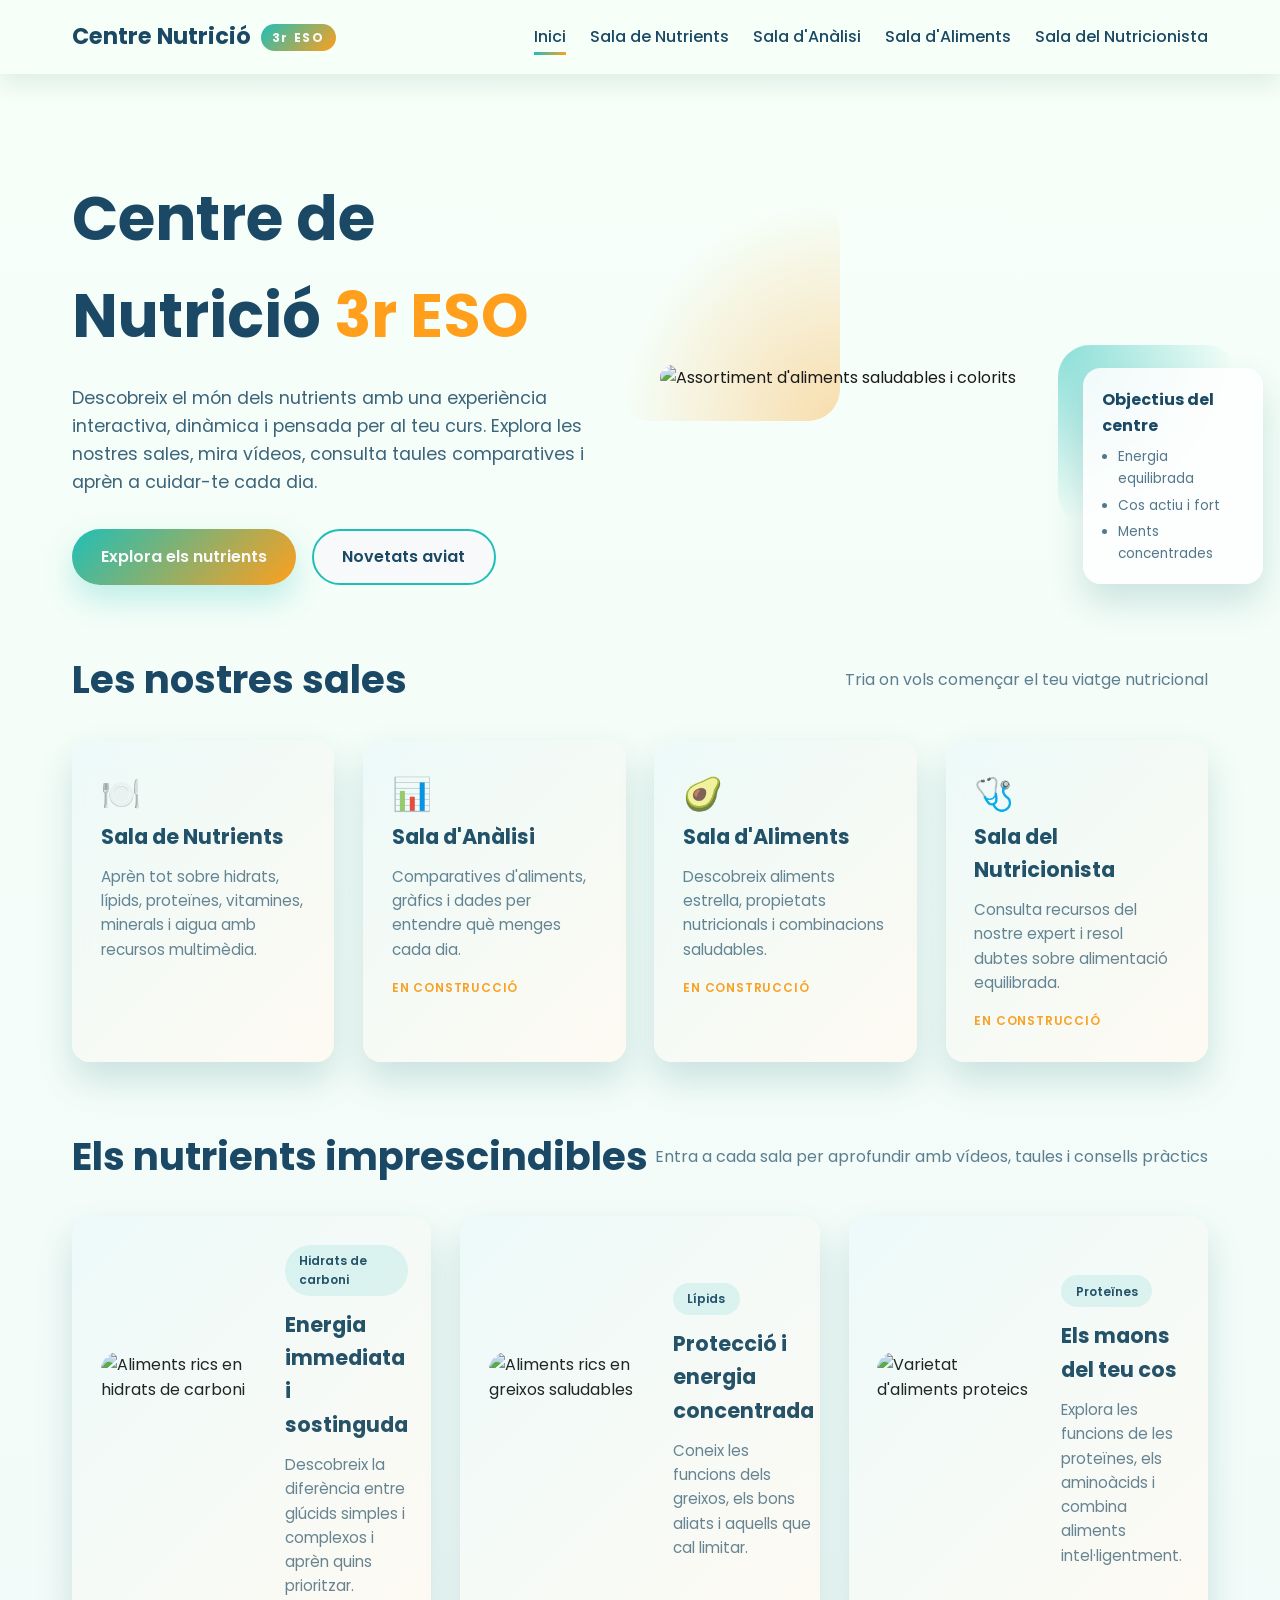
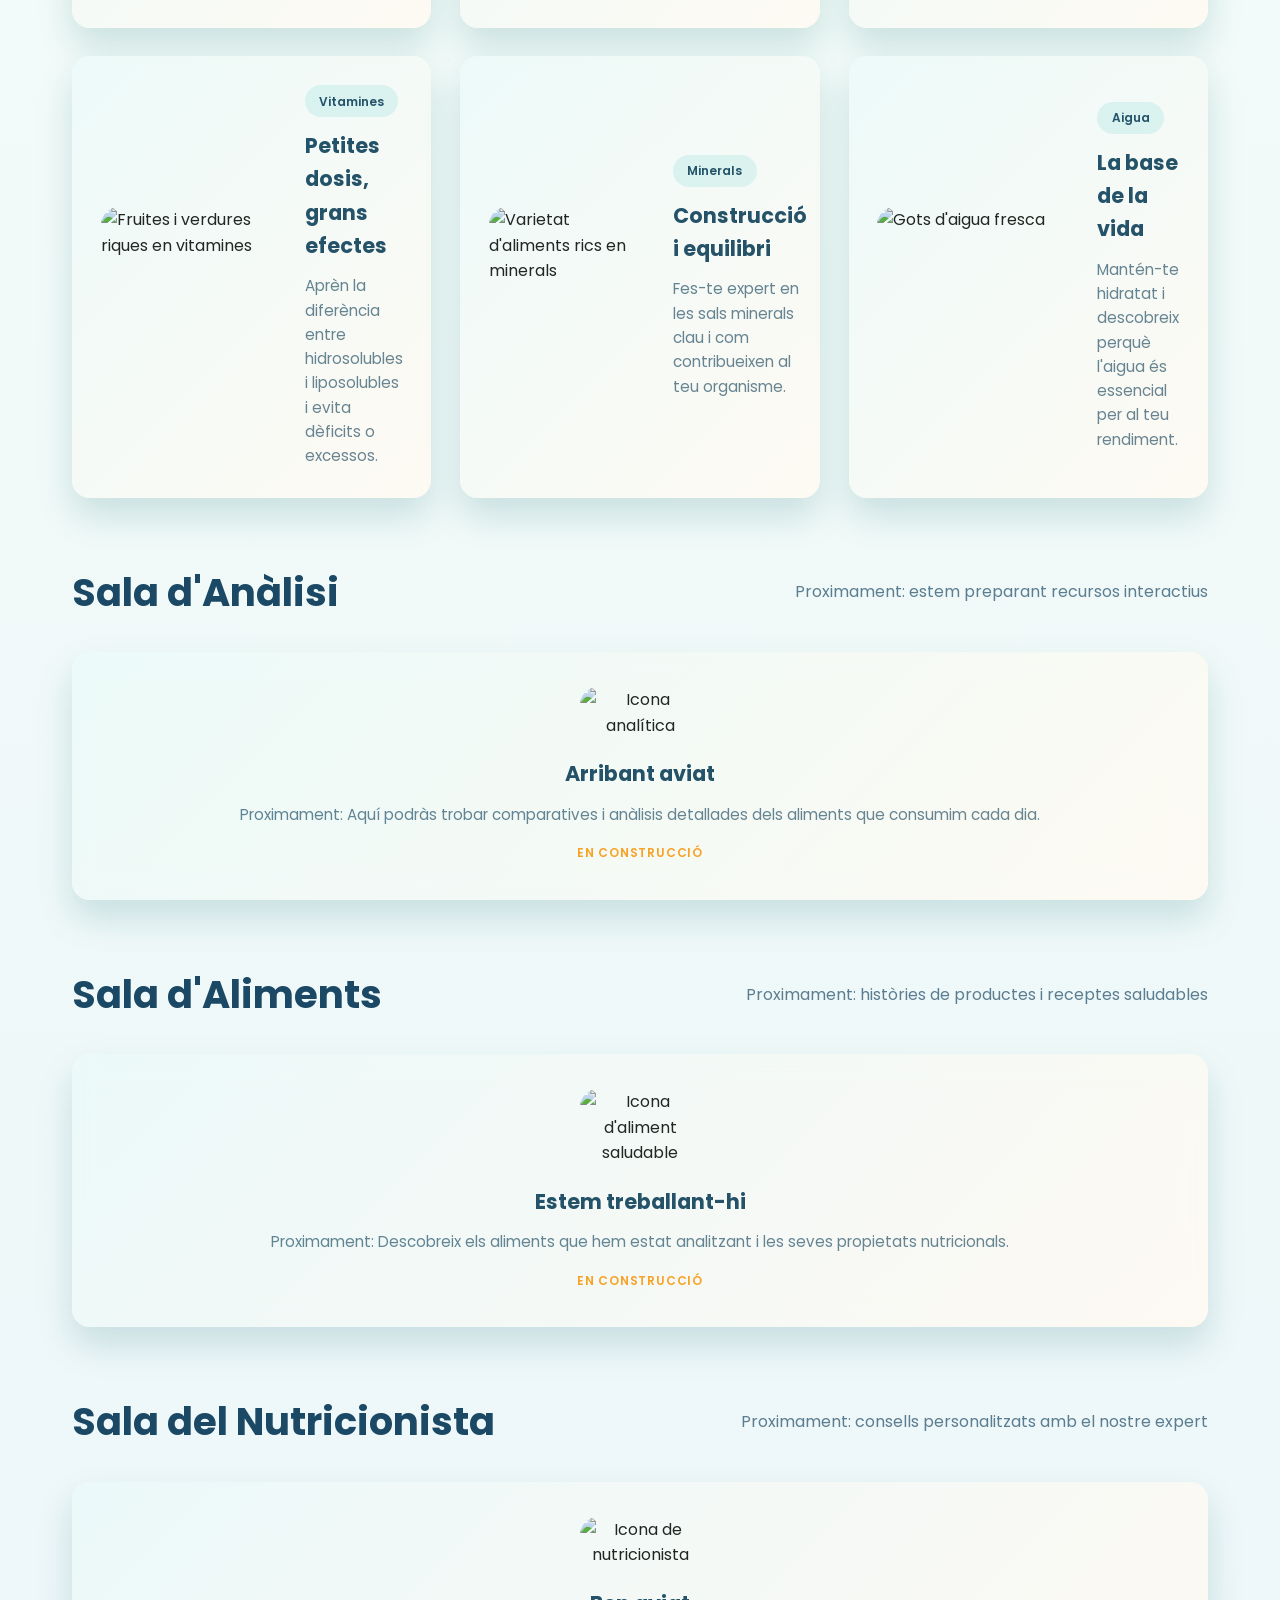
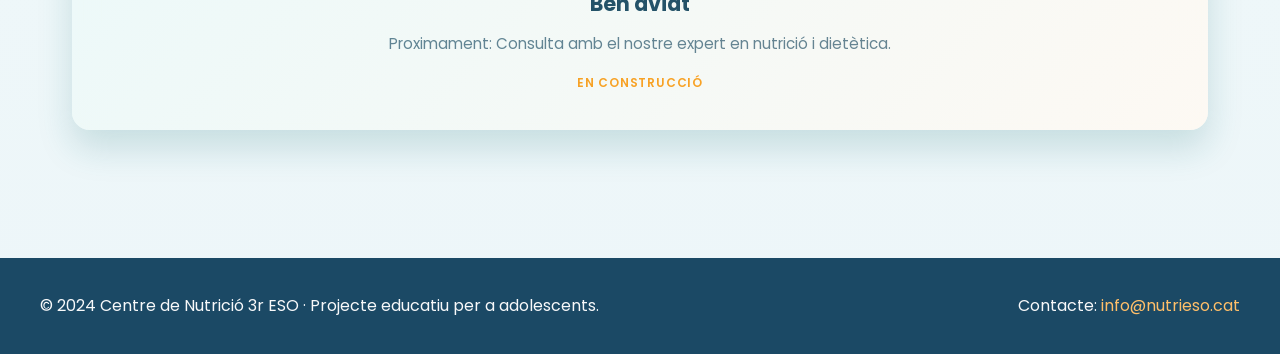
==== index.html @ f1c89383 "Create vibrant nutrition site for 3r ESO students" ====
<!DOCTYPE html>
<html lang="ca">
<head>
  <meta charset="UTF-8">
  <meta name="viewport" content="width=device-width, initial-scale=1.0">
  <title>Centre de Nutrició 3r ESO</title>
  <link rel="preconnect" href="https://fonts.googleapis.com">
  <link rel="preconnect" href="https://fonts.gstatic.com" crossorigin>
  <link href="https://fonts.googleapis.com/css2?family=Poppins:wght@400;500;600;700&display=swap" rel="stylesheet">
  <link rel="stylesheet" href="assets/css/style.css">
</head>
<body>
  <header>
    <div class="navbar">
      <a class="logo" href="index.html">Centre Nutrició <span>3r ESO</span></a>
      <div class="menu-toggle" aria-label="Obrir menú" role="button" tabindex="0">
        <span></span>
        <span></span>
        <span></span>
      </div>
      <nav>
        <ul>
          <li><a href="#inici" class="active">Inici</a></li>
          <li><a href="#nutrients">Sala de Nutrients</a></li>
          <li><a href="#analisi">Sala d'Anàlisi</a></li>
          <li><a href="#aliments">Sala d'Aliments</a></li>
          <li><a href="#nutricionista">Sala del Nutricionista</a></li>
        </ul>
      </nav>
    </div>
  </header>

  <main id="inici">
    <section class="hero">
      <div class="hero-content">
        <h1>Centre de Nutrició <span>3r ESO</span></h1>
        <p>Descobreix el món dels nutrients amb una experiència interactiva, dinàmica i pensada per al teu curs. Explora les nostres sales, mira vídeos, consulta taules comparatives i aprèn a cuidar-te cada dia.</p>
        <div class="hero-cta">
          <a class="btn btn-primary" href="#nutrients">Explora els nutrients</a>
          <a class="btn btn-secondary" href="#analisi">Novetats aviat</a>
        </div>
      </div>
      <div class="hero-visual">
        <img src="https://cdn1.genspark.ai/user-upload-image/5_generated/af8eb305-96bf-4117-8b82-afb3e3a696d7.jpeg" alt="Assortiment d'aliments saludables i colorits">
        <div class="floating-card">
          <h4>Objectius del centre</h4>
          <ul>
            <li>Energia equilibrada</li>
            <li>Cos actiu i fort</li>
            <li>Ments concentrades</li>
          </ul>
        </div>
      </div>
    </section>

    <section class="quick-access" aria-label="Accés ràpid a les sales">
      <div class="section-title">
        <h2>Les nostres sales</h2>
        <p>Tria on vols començar el teu viatge nutricional</p>
      </div>
      <div class="grid quick-grid">
        <a class="card" href="#nutrients">
          <span class="icon">🍽️</span>
          <h3>Sala de Nutrients</h3>
          <p>Aprèn tot sobre hidrats, lípids, proteïnes, vitamines, minerals i aigua amb recursos multimèdia.</p>
        </a>
        <a class="card" id="analisi" href="#analisi">
          <span class="icon">📊</span>
          <h3>Sala d'Anàlisi</h3>
          <p>Comparatives d'aliments, gràfics i dades per entendre què menges cada dia.</p>
          <div class="status">En construcció</div>
        </a>
        <a class="card" id="aliments" href="#aliments">
          <span class="icon">🥑</span>
          <h3>Sala d'Aliments</h3>
          <p>Descobreix aliments estrella, propietats nutricionals i combinacions saludables.</p>
          <div class="status">En construcció</div>
        </a>
        <a class="card" id="nutricionista" href="#nutricionista">
          <span class="icon">🩺</span>
          <h3>Sala del Nutricionista</h3>
          <p>Consulta recursos del nostre expert i resol dubtes sobre alimentació equilibrada.</p>
          <div class="status">En construcció</div>
        </a>
      </div>
    </section>

    <section id="nutrients" class="nutrients-section" aria-label="Sala de nutrients">
      <div class="section-title">
        <h2>Els nutrients imprescindibles</h2>
        <p>Entra a cada sala per aprofundir amb vídeos, taules i consells pràctics</p>
      </div>
      <div class="grid" style="grid-template-columns: repeat(auto-fit, minmax(280px, 1fr));">
        <a class="card nutrient-card" href="nutrients/hidrats.html">
          <img src="https://cdn1.genspark.ai/user-upload-image/5_generated/af8eb305-96bf-4117-8b82-afb3e3a696d7.jpeg" alt="Aliments rics en hidrats de carboni">
          <div>
            <span class="tag">Hidrats de carboni</span>
            <h3>Energia immediata i sostinguda</h3>
            <p>Descobreix la diferència entre glúcids simples i complexos i aprèn quins prioritzar.</p>
          </div>
        </a>
        <a class="card nutrient-card" href="nutrients/lipids.html">
          <img src="https://cdn1.genspark.ai/user-upload-image/5_generated/0b86b3dc-15e7-45af-a9ea-6a0244752f9f.jpeg" alt="Aliments rics en greixos saludables">
          <div>
            <span class="tag">Lípids</span>
            <h3>Protecció i energia concentrada</h3>
            <p>Coneix les funcions dels greixos, els bons aliats i aquells que cal limitar.</p>
          </div>
        </a>
        <a class="card nutrient-card" href="nutrients/proteines.html">
          <img src="https://cdn1.genspark.ai/user-upload-image/5_generated/2a1f6262-8257-4976-9d8e-7d98800a9060.jpeg" alt="Varietat d'aliments proteics">
          <div>
            <span class="tag">Proteïnes</span>
            <h3>Els maons del teu cos</h3>
            <p>Explora les funcions de les proteïnes, els aminoàcids i combina aliments intel·ligentment.</p>
          </div>
        </a>
        <a class="card nutrient-card" href="nutrients/vitamines.html">
          <img src="https://cdn1.genspark.ai/user-upload-image/5_generated/02c45145-b777-4568-bb9b-362758fc303f.jpeg" alt="Fruites i verdures riques en vitamines">
          <div>
            <span class="tag">Vitamines</span>
            <h3>Petites dosis, grans efectes</h3>
            <p>Aprèn la diferència entre hidrosolubles i liposolubles i evita dèficits o excessos.</p>
          </div>
        </a>
        <a class="card nutrient-card" href="nutrients/minerals.html">
          <img src="https://cdn1.genspark.ai/user-upload-image/5_generated/26df2902-4709-4842-ac25-664f912ca847.jpeg" alt="Varietat d'aliments rics en minerals">
          <div>
            <span class="tag">Minerals</span>
            <h3>Construcció i equilibri</h3>
            <p>Fes-te expert en les sals minerals clau i com contribueixen al teu organisme.</p>
          </div>
        </a>
        <a class="card nutrient-card" href="nutrients/aigua.html">
          <img src="https://cdn1.genspark.ai/user-upload-image/5_generated/967cf404-884b-4771-a7d4-674a3b653cdb.jpeg" alt="Gots d'aigua fresca">
          <div>
            <span class="tag">Aigua</span>
            <h3>La base de la vida</h3>
            <p>Mantén-te hidratat i descobreix perquè l'aigua és essencial per al teu rendiment.</p>
          </div>
        </a>
      </div>
    </section>

    <section class="nutrients-section" aria-labelledby="analisi-title">
      <div class="section-title">
        <h2 id="analisi-title">Sala d'Anàlisi</h2>
        <p>Proximament: estem preparant recursos interactius</p>
      </div>
      <div class="card placeholder">
        <img src="https://cdn-icons-png.flaticon.com/512/3595/3595455.png" alt="Icona analítica">
        <h3>Arribant aviat</h3>
        <p>Proximament: Aquí podràs trobar comparatives i anàlisis detallades dels aliments que consumim cada dia.</p>
        <div class="status">En construcció</div>
      </div>
    </section>

    <section class="nutrients-section" aria-labelledby="aliments-title">
      <div class="section-title">
        <h2 id="aliments-title">Sala d'Aliments</h2>
        <p>Proximament: històries de productes i receptes saludables</p>
      </div>
      <div class="card placeholder">
        <img src="https://cdn-icons-png.flaticon.com/512/3480/3480520.png" alt="Icona d'aliment saludable">
        <h3>Estem treballant-hi</h3>
        <p>Proximament: Descobreix els aliments que hem estat analitzant i les seves propietats nutricionals.</p>
        <div class="status">En construcció</div>
      </div>
    </section>

    <section class="nutrients-section" aria-labelledby="nutricionista-title">
      <div class="section-title">
        <h2 id="nutricionista-title">Sala del Nutricionista</h2>
        <p>Proximament: consells personalitzats amb el nostre expert</p>
      </div>
      <div class="card placeholder">
        <img src="https://cdn-icons-png.flaticon.com/512/4326/4326895.png" alt="Icona de nutricionista">
        <h3>Ben aviat</h3>
        <p>Proximament: Consulta amb el nostre expert en nutrició i dietètica.</p>
        <div class="status">En construcció</div>
      </div>
    </section>
  </main>

  <footer>
    <div class="footer-content">
      <p>© 2024 Centre de Nutrició 3r ESO · Projecte educatiu per a adolescents.</p>
      <p>Contacte: <a href="mailto:info@nutrieso.cat">info@nutrieso.cat</a></p>
    </div>
  </footer>

  <script src="assets/js/main.js" defer></script>
</body>
</html>
---- assets/css/style.css ----
:root {
  --primary: #1fbfb8;
  --secondary: #ff9f1c;
  --accent: #ffbf69;
  --contrast: #2ec4b6;
  --deep-blue: #1b4965;
  --background: #f6fff8;
  --text-dark: #1a1a1a;
  --text-light: #f8f9fa;
  --card-radius: 18px;
  --shadow: 0 18px 35px rgba(23, 112, 118, 0.18);
  --transition: all 0.35s ease;
}

* {
  margin: 0;
  padding: 0;
  box-sizing: border-box;
}

html {
  scroll-behavior: smooth;
}

body {
  font-family: 'Poppins', 'Segoe UI', sans-serif;
  color: var(--text-dark);
  background: linear-gradient(180deg, #f6fff8 0%, #edf6f9 100%);
  line-height: 1.6;
  min-height: 100vh;
}

a {
  text-decoration: none;
  color: inherit;
}

img {
  max-width: 100%;
  display: block;
  border-radius: var(--card-radius);
}

header {
  position: sticky;
  top: 0;
  z-index: 999;
  backdrop-filter: blur(12px);
  background: rgba(246, 255, 248, 0.95);
  box-shadow: 0 10px 25px rgba(24, 84, 92, 0.1);
}

.navbar {
  max-width: 1200px;
  margin: 0 auto;
  padding: 1.2rem 2rem;
  display: flex;
  align-items: center;
  justify-content: space-between;
}

.logo {
  font-weight: 700;
  font-size: 1.4rem;
  color: var(--deep-blue);
  display: flex;
  align-items: center;
  gap: 0.6rem;
}

.logo span {
  display: inline-block;
  background: linear-gradient(135deg, var(--primary), var(--secondary));
  color: var(--text-light);
  padding: 0.25rem 0.7rem;
  border-radius: 999px;
  font-size: 0.75rem;
  letter-spacing: 0.1rem;
}

nav ul {
  list-style: none;
  display: flex;
  gap: 1.5rem;
  align-items: center;
}

nav a {
  font-weight: 500;
  color: var(--deep-blue);
  position: relative;
  padding-bottom: 0.4rem;
}

nav a::after {
  content: '';
  position: absolute;
  left: 0;
  bottom: 0;
  height: 3px;
  width: 0;
  background: linear-gradient(90deg, var(--primary), var(--secondary));
  transition: width 0.3s ease;
}

nav a:hover::after,
nav a:focus::after,
nav a.active::after {
  width: 100%;
}

.hero {
  max-width: 1200px;
  margin: 0 auto;
  padding: 6rem 2rem 4rem;
  display: grid;
  gap: 2.5rem;
  grid-template-columns: repeat(auto-fit, minmax(300px, 1fr));
  align-items: center;
}

.hero-content h1 {
  font-size: clamp(2.5rem, 5vw, 3.8rem);
  color: var(--deep-blue);
  margin-bottom: 1.2rem;
}

.hero-content h1 span {
  color: var(--secondary);
}

.hero-content p {
  font-size: 1.1rem;
  margin-bottom: 2rem;
  color: rgba(27, 73, 101, 0.85);
}

.hero-cta {
  display: flex;
  gap: 1rem;
  flex-wrap: wrap;
}

.btn {
  padding: 0.85rem 1.8rem;
  border-radius: 999px;
  border: none;
  cursor: pointer;
  font-weight: 600;
  transition: var(--transition);
  display: inline-flex;
  align-items: center;
  gap: 0.5rem;
  box-shadow: 0 15px 30px rgba(31, 191, 184, 0.25);
}

.btn-primary {
  background: linear-gradient(135deg, var(--primary), var(--secondary));
  color: var(--text-light);
}

.btn-secondary {
  background: var(--text-light);
  color: var(--deep-blue);
  border: 2px solid var(--primary);
  box-shadow: none;
}

.btn:hover {
  transform: translateY(-4px);
  box-shadow: 0 20px 36px rgba(31, 191, 184, 0.28);
}

.hero-visual {
  position: relative;
}

.hero-visual::before,
.hero-visual::after {
  content: '';
  position: absolute;
  border-radius: 32px;
  z-index: -1;
}

.hero-visual::before {
  top: -20px;
  right: -30px;
  width: 180px;
  height: 180px;
  background: radial-gradient(circle at top left, rgba(31, 191, 184, 0.5), transparent 70%);
  animation: float 6s ease-in-out infinite;
}

.hero-visual::after {
  bottom: -30px;
  left: -40px;
  width: 220px;
  height: 220px;
  background: radial-gradient(circle at bottom right, rgba(255, 159, 28, 0.35), transparent 70%);
  animation: float 7s ease-in-out infinite reverse;
}

@keyframes float {
  0%, 100% {
    transform: translateY(0px);
  }
  50% {
    transform: translateY(-12px);
  }
}

.quick-access {
  max-width: 1200px;
  margin: 0 auto 4rem;
  padding: 0 2rem;
}

.section-title {
  display: flex;
  align-items: center;
  justify-content: space-between;
  margin-bottom: 1.8rem;
}

.section-title h2 {
  font-size: clamp(1.8rem, 4vw, 2.4rem);
  color: var(--deep-blue);
}

.section-title p {
  color: rgba(27, 73, 101, 0.7);
}

.grid {
  display: grid;
  gap: 1.8rem;
}

.quick-grid {
  grid-template-columns: repeat(auto-fit, minmax(200px, 1fr));
}

.card {
  background: rgba(255, 255, 255, 0.85);
  border-radius: var(--card-radius);
  padding: 1.8rem;
  box-shadow: var(--shadow);
  transition: var(--transition);
  position: relative;
  overflow: hidden;
  backdrop-filter: blur(12px);
}

.card:hover {
  transform: translateY(-10px) scale(1.01);
}

.card::after {
  content: '';
  position: absolute;
  inset: 0;
  background: linear-gradient(135deg, rgba(31, 191, 184, 0.08), rgba(255, 191, 105, 0.08));
  opacity: 0;
  transition: var(--transition);
}

.card:hover::after {
  opacity: 1;
}

.card h3 {
  font-size: 1.3rem;
  margin-bottom: 0.75rem;
  color: var(--deep-blue);
}

.card p {
  color: rgba(27, 73, 101, 0.7);
  font-size: 0.95rem;
}

.card .status {
  margin-top: 1rem;
  display: inline-flex;
  align-items: center;
  gap: 0.45rem;
  color: var(--secondary);
  font-weight: 600;
  text-transform: uppercase;
  letter-spacing: 0.05rem;
  font-size: 0.75rem;
}

.card .icon {
  font-size: 2rem;
  margin-bottom: 1rem;
}

.nutrients-section {
  max-width: 1200px;
  margin: 0 auto 4rem;
  padding: 0 2rem;
}

.nutrient-card {
  display: grid;
  grid-template-columns: minmax(160px, 220px) 1fr;
  gap: 1.5rem;
  align-items: center;
  background: rgba(255, 255, 255, 0.9);
}

.nutrient-card img {
  height: 140px;
  width: 100%;
  object-fit: cover;
}

.tag {
  display: inline-flex;
  align-items: center;
  gap: 0.4rem;
  padding: 0.4rem 0.9rem;
  border-radius: 999px;
  font-size: 0.75rem;
  font-weight: 600;
  background: rgba(31, 191, 184, 0.12);
  color: var(--deep-blue);
  margin-bottom: 0.75rem;
}

.nutrient-card ul {
  margin: 0.8rem 0 0 1rem;
  color: rgba(27, 73, 101, 0.75);
}

.placeholder {
  text-align: center;
  padding: 2.2rem 1.8rem;
}

.placeholder img {
  width: 120px;
  margin: 0 auto 1.2rem;
}

.info-highlight {
  border-left: 4px solid var(--secondary);
  padding-left: 1rem;
  margin: 1.4rem 0;
  color: rgba(27, 73, 101, 0.9);
}

iframe {
  width: 100%;
  min-height: 320px;
  border-radius: var(--card-radius);
  border: none;
  box-shadow: var(--shadow);
}

footer {
  background: var(--deep-blue);
  color: var(--text-light);
  padding: 2.2rem;
  margin-top: 4rem;
}

footer .footer-content {
  max-width: 1200px;
  margin: 0 auto;
  display: flex;
  flex-wrap: wrap;
  gap: 1.5rem;
  align-items: center;
  justify-content: space-between;
}

footer a {
  color: var(--accent);
}

main {
  overflow: hidden;
}

.page-title {
  max-width: 1200px;
  margin: 0 auto;
  padding: 5rem 2rem 2rem;
  text-align: center;
}

.page-title h1 {
  font-size: clamp(2.2rem, 5vw, 3.2rem);
  color: var(--deep-blue);
  margin-bottom: 0.8rem;
}

.page-title p {
  color: rgba(27, 73, 101, 0.7);
}

.content-section {
  max-width: 1100px;
  margin: 0 auto 3rem;
  padding: 0 2rem;
}

.two-column {
  display: grid;
  grid-template-columns: repeat(auto-fit, minmax(260px, 1fr));
  gap: 2rem;
  align-items: center;
}

.highlight-box {
  background: rgba(255, 255, 255, 0.95);
  padding: 2rem;
  border-radius: var(--card-radius);
  box-shadow: var(--shadow);
}

.highlight-box h2 {
  color: var(--deep-blue);
  margin-bottom: 1rem;
}

.highlight-box ul {
  margin-left: 1.2rem;
  color: rgba(27, 73, 101, 0.82);
}

.table-wrapper {
  overflow-x: auto;
  border-radius: var(--card-radius);
  box-shadow: var(--shadow);
}

table {
  width: 100%;
  border-collapse: collapse;
  background: rgba(255, 255, 255, 0.95);
}

th, td {
  padding: 1rem;
  text-align: left;
  border-bottom: 1px solid rgba(31, 191, 184, 0.15);
}

th {
  background: rgba(31, 191, 184, 0.15);
  color: var(--deep-blue);
  font-weight: 700;
}

.badge {
  display: inline-flex;
  align-items: center;
  gap: 0.3rem;
  padding: 0.3rem 0.7rem;
  border-radius: 12px;
  font-size: 0.75rem;
  font-weight: 600;
  text-transform: uppercase;
}

.badge.good {
  background: rgba(46, 196, 182, 0.16);
  color: var(--deep-blue);
}

.badge.risk {
  background: rgba(255, 159, 28, 0.18);
  color: #b04200;
}

.tip-box {
  background: linear-gradient(135deg, rgba(46, 196, 182, 0.12), rgba(255, 159, 28, 0.12));
  border-radius: var(--card-radius);
  padding: 1.5rem;
  margin-top: 1.5rem;
  display: grid;
  gap: 0.5rem;
}

.tip-box strong {
  color: var(--deep-blue);
}

.list-grid {
  display: grid;
  gap: 1.2rem;
}

.list-grid ul {
  margin-left: 1.2rem;
}

.responsive-video {
  position: relative;
  padding-top: 56.25%;
  border-radius: var(--card-radius);
  overflow: hidden;
  box-shadow: var(--shadow);
}

.responsive-video iframe {
  position: absolute;
  inset: 0;
  width: 100%;
  height: 100%;
  border: 0;
}

.breadcrumb {
  max-width: 1100px;
  margin: 0 auto;
  padding: 1rem 2rem 0;
  font-size: 0.9rem;
  color: rgba(27, 73, 101, 0.6);
}

.breadcrumb a {
  color: var(--primary);
}

@media (max-width: 900px) {
  nav ul {
    display: none;
  }

  .menu-toggle {
    display: flex;
    flex-direction: column;
    gap: 5px;
    cursor: pointer;
  }

  .menu-toggle span {
    width: 26px;
    height: 3px;
    background: var(--deep-blue);
    transition: var(--transition);
  }

  nav ul.open {
    display: flex;
    flex-direction: column;
    position: absolute;
    top: calc(100% + 0.8rem);
    right: 2rem;
    background: rgba(255, 255, 255, 0.95);
    box-shadow: var(--shadow);
    padding: 1.2rem;
    border-radius: var(--card-radius);
    gap: 1rem;
    width: min(260px, 80vw);
  }
}

@media (max-width: 768px) {
  .navbar {
    padding: 1rem 1.5rem;
  }

  .hero {
    padding: 5rem 1.5rem 3rem;
  }

  .quick-access,
  .nutrients-section,
  .page-title,
  .content-section {
    padding: 0 1.5rem;
  }

  .nutrient-card {
    grid-template-columns: 1fr;
    text-align: center;
  }

  .nutrient-card img {
    height: 180px;
  }
}

@media (max-width: 500px) {
  .hero-content h1 {
    font-size: 2.3rem;
  }

  .hero-content p {
    font-size: 1rem;
  }

  .btn {
    width: 100%;
    justify-content: center;
  }
}

.fade-in {
  opacity: 0;
  transform: translateY(30px);
  transition: opacity 0.8s ease, transform 0.8s ease;
}

.fade-in.in-view,
.fade-in.in-view::after {
  opacity: 1;
  transform: translateY(0);
}

header.scrolled {
  box-shadow: 0 16px 30px rgba(24, 84, 92, 0.12);
  background: rgba(255, 255, 255, 0.95);
}

.menu-toggle {
  display: none;
}

.menu-toggle.active span:nth-child(1) {
  transform: translateY(8px) rotate(45deg);
}

.menu-toggle.active span:nth-child(2) {
  opacity: 0;
}

.menu-toggle.active span:nth-child(3) {
  transform: translateY(-8px) rotate(-45deg);
}

.hero-visual .floating-card {
  position: absolute;
  top: 12%;
  right: -10%;
  background: rgba(255, 255, 255, 0.85);
  padding: 1.2rem;
  border-radius: var(--card-radius);
  box-shadow: var(--shadow);
  width: 180px;
  animation: float 5.5s ease-in-out infinite;
}

.hero-visual .floating-card h4 {
  color: var(--deep-blue);
  margin-bottom: 0.5rem;
}

.hero-visual .floating-card ul {
  margin-left: 1rem;
  font-size: 0.85rem;
  color: rgba(27, 73, 101, 0.75);
}

.hero-visual .floating-card ul li + li {
  margin-top: 0.3rem;
}

@media (max-width: 900px) {
  .menu-toggle {
    display: flex;
  }

  .hero-visual .floating-card {
    position: static;
    margin-top: 1.5rem;
    width: 100%;
  }
}
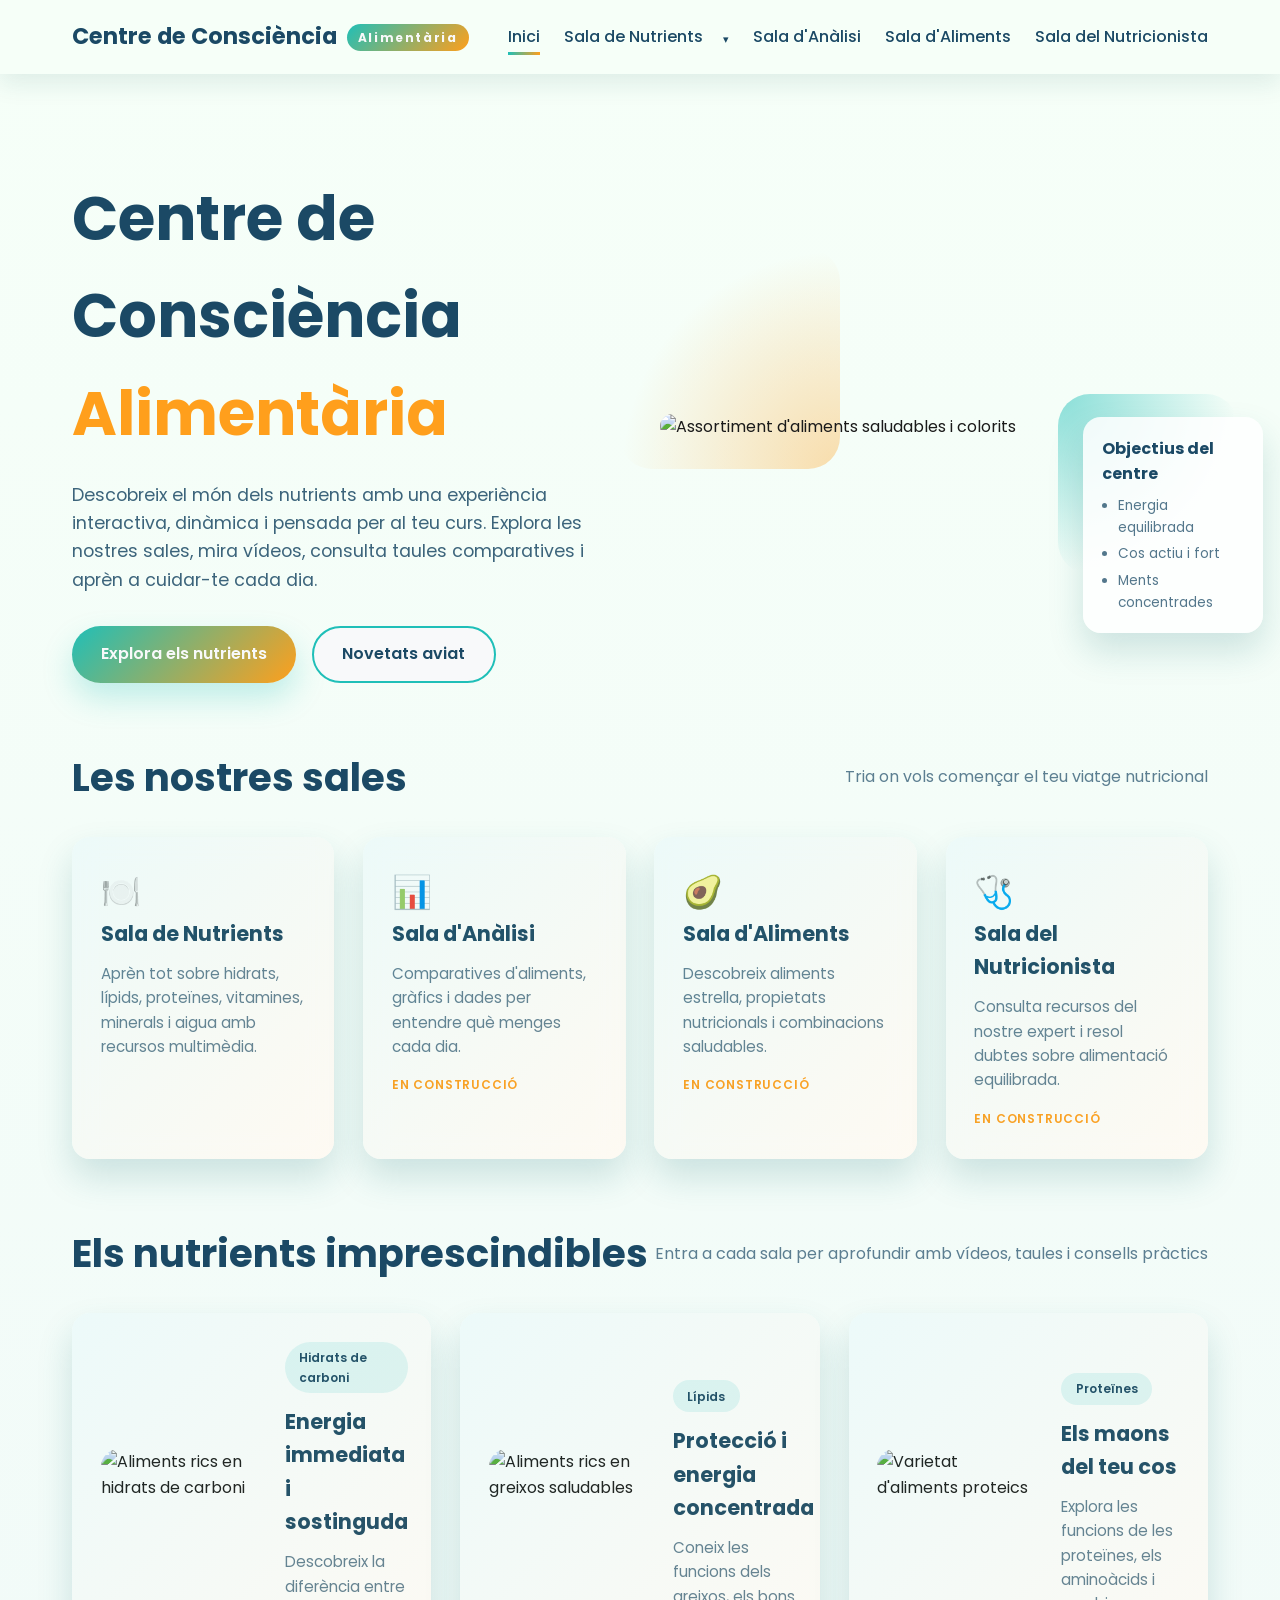
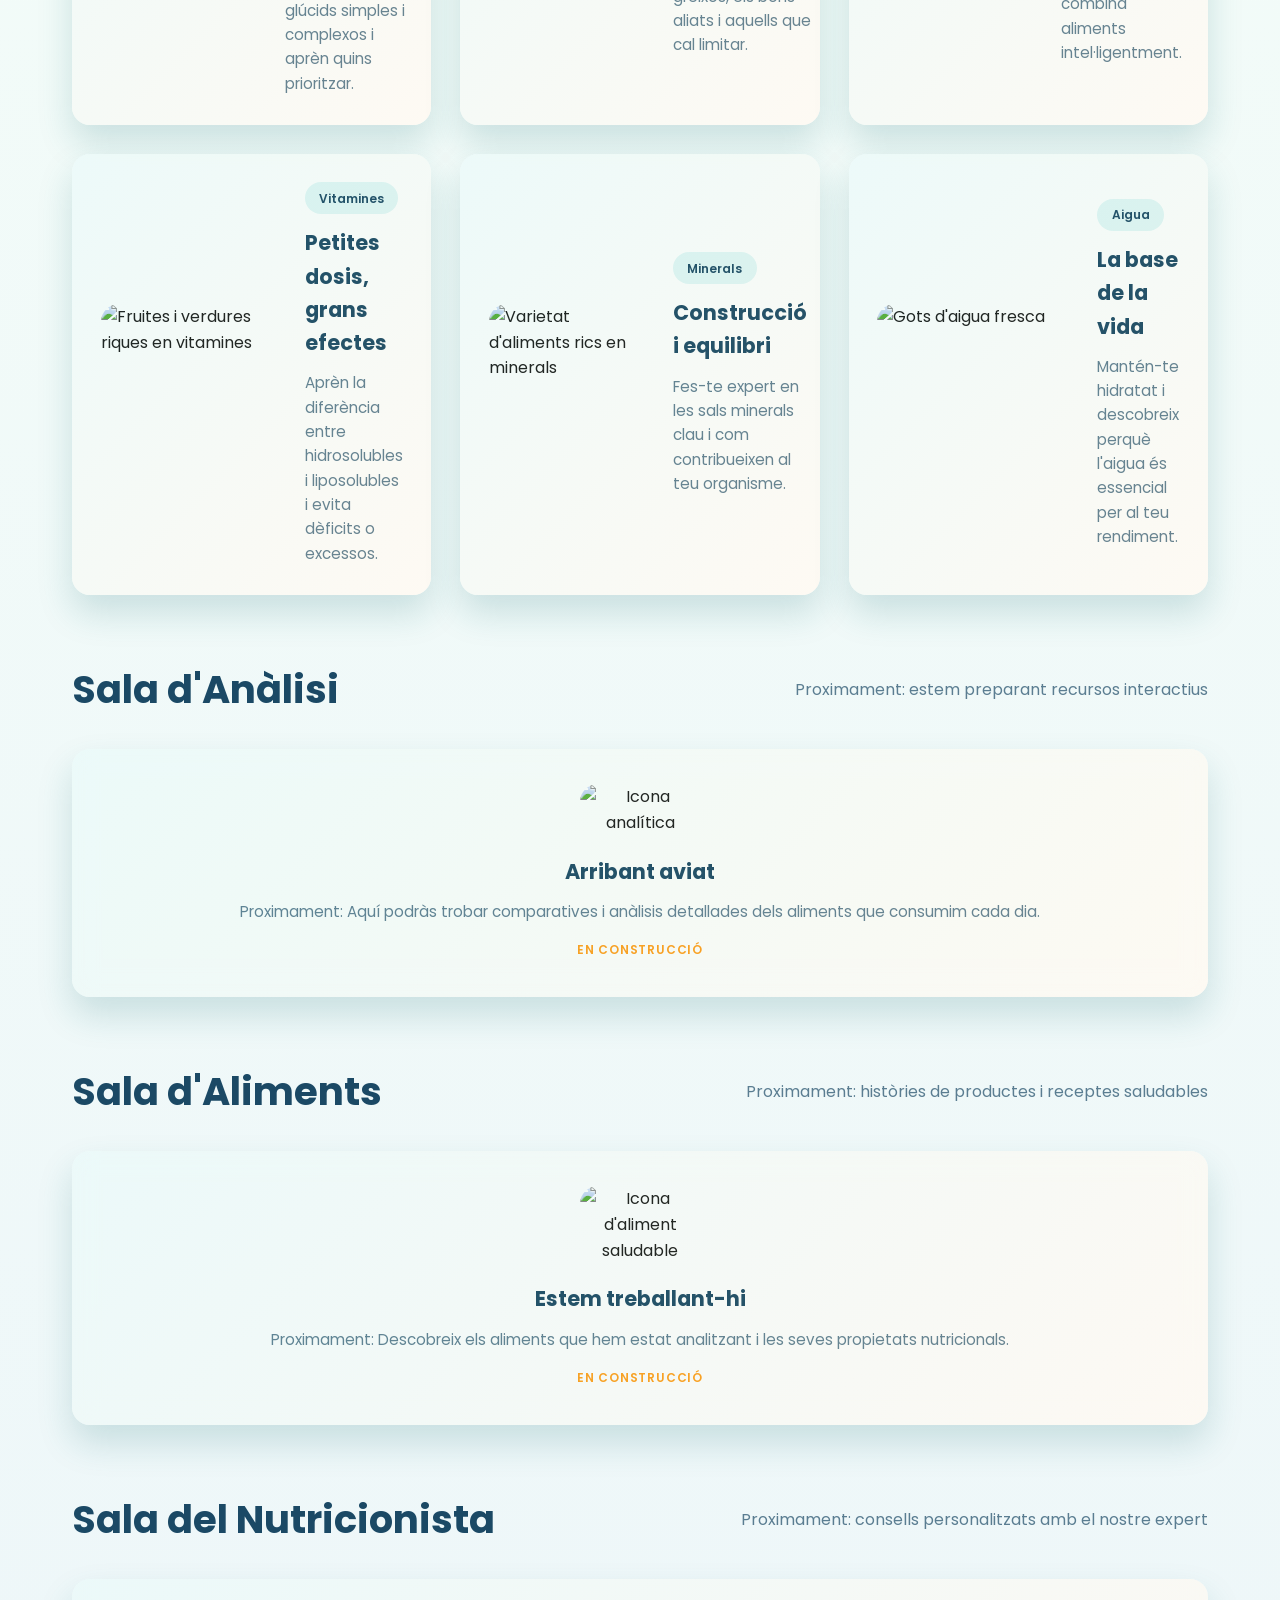
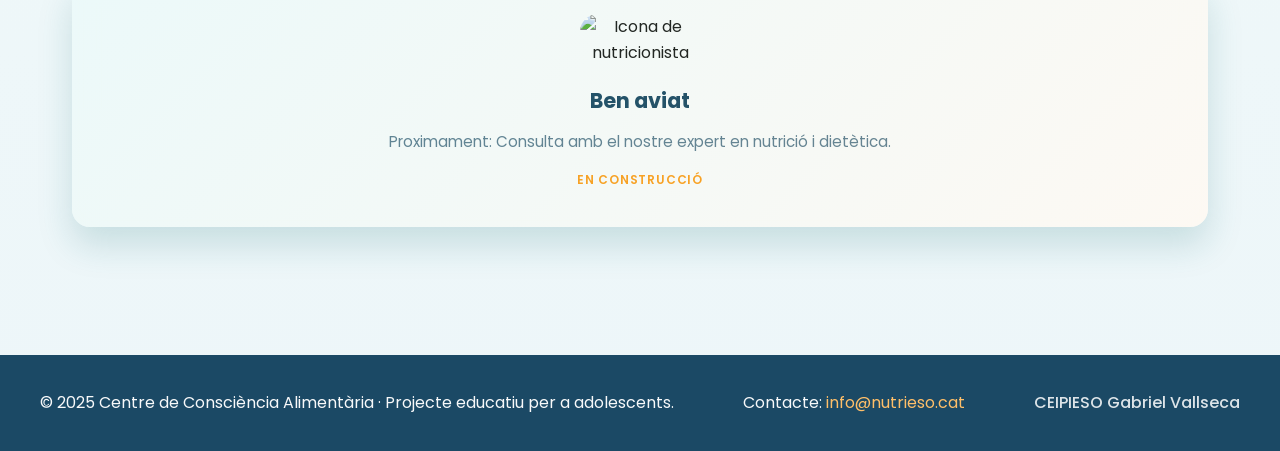
==== commit 8ca6cf60: "Rebrand site and enrich nutrient pages" ====
--- a/index.html
+++ b/index.html
@@ -3,7 +3,7 @@
 <head>
   <meta charset="UTF-8">
   <meta name="viewport" content="width=device-width, initial-scale=1.0">
-  <title>Centre de Nutrició 3r ESO</title>
+  <title>Centre de Consciència Alimentària · 3r ESO</title>
   <link rel="preconnect" href="https://fonts.googleapis.com">
   <link rel="preconnect" href="https://fonts.gstatic.com" crossorigin>
   <link href="https://fonts.googleapis.com/css2?family=Poppins:wght@400;500;600;700&display=swap" rel="stylesheet">
@@ -12,7 +12,7 @@
 <body>
   <header>
     <div class="navbar">
-      <a class="logo" href="index.html">Centre Nutrició <span>3r ESO</span></a>
+      <a class="logo" href="index.html">Centre de Consciència <span>Alimentària</span></a>
       <div class="menu-toggle" aria-label="Obrir menú" role="button" tabindex="0">
         <span></span>
         <span></span>
@@ -21,7 +21,17 @@
       <nav>
         <ul>
           <li><a href="#inici" class="active">Inici</a></li>
-          <li><a href="#nutrients">Sala de Nutrients</a></li>
+          <li class="has-dropdown">
+            <a href="#nutrients" aria-haspopup="true" aria-expanded="false">Sala de Nutrients</a>
+            <ul class="dropdown" aria-label="Submenú Sala de Nutrients">
+              <li><a href="nutrients/hidrats.html">Hidrats de carboni</a></li>
+              <li><a href="nutrients/lipids.html">Lípids</a></li>
+              <li><a href="nutrients/proteines.html">Proteïnes</a></li>
+              <li><a href="nutrients/vitamines.html">Vitamines</a></li>
+              <li><a href="nutrients/minerals.html">Minerals</a></li>
+              <li><a href="nutrients/aigua.html">Aigua</a></li>
+            </ul>
+          </li>
           <li><a href="#analisi">Sala d'Anàlisi</a></li>
           <li><a href="#aliments">Sala d'Aliments</a></li>
           <li><a href="#nutricionista">Sala del Nutricionista</a></li>
@@ -33,7 +43,7 @@
   <main id="inici">
     <section class="hero">
       <div class="hero-content">
-        <h1>Centre de Nutrició <span>3r ESO</span></h1>
+        <h1>Centre de Consciència <span>Alimentària</span></h1>
         <p>Descobreix el món dels nutrients amb una experiència interactiva, dinàmica i pensada per al teu curs. Explora les nostres sales, mira vídeos, consulta taules comparatives i aprèn a cuidar-te cada dia.</p>
         <div class="hero-cta">
           <a class="btn btn-primary" href="#nutrients">Explora els nutrients</a>
@@ -184,8 +194,9 @@
 
   <footer>
     <div class="footer-content">
-      <p>© 2024 Centre de Nutrició 3r ESO · Projecte educatiu per a adolescents.</p>
+      <p>© 2025 Centre de Consciència Alimentària · Projecte educatiu per a adolescents.</p>
       <p>Contacte: <a href="mailto:info@nutrieso.cat">info@nutrieso.cat</a></p>
+      <p class="footer-note">CEIPIESO Gabriel Vallseca</p>
     </div>
   </footer>
 
--- a/assets/css/style.css
+++ b/assets/css/style.css
@@ -92,6 +92,25 @@
   padding-bottom: 0.4rem;
 }
 
+.has-dropdown {
+  position: relative;
+}
+
+.has-dropdown > a {
+  padding-right: 1.6rem;
+}
+
+.has-dropdown > a::before {
+  content: '▾';
+  position: absolute;
+  right: 0;
+  top: 50%;
+  transform: translateY(-50%);
+  font-size: 0.7rem;
+  color: var(--deep-blue);
+  transition: transform 0.3s ease;
+}
+
 nav a::after {
   content: '';
   position: absolute;
@@ -109,6 +128,40 @@
   width: 100%;
 }
 
+.has-dropdown:hover > a::before,
+.has-dropdown:focus-within > a::before,
+.has-dropdown > a[aria-expanded="true"]::before {
+  transform: translateY(-50%) rotate(180deg);
+}
+
+.dropdown {
+  list-style: none;
+  position: absolute;
+  top: calc(100% + 0.8rem);
+  left: 0;
+  background: rgba(255, 255, 255, 0.97);
+  border-radius: var(--card-radius);
+  box-shadow: var(--shadow);
+  padding: 1rem 1.2rem;
+  display: none;
+  min-width: 220px;
+}
+
+.dropdown li + li {
+  margin-top: 0.4rem;
+}
+
+.dropdown a {
+  display: block;
+  color: var(--deep-blue);
+  font-weight: 500;
+}
+
+.has-dropdown:hover .dropdown,
+.has-dropdown:focus-within .dropdown {
+  display: block;
+}
+
 .hero {
   max-width: 1200px;
   margin: 0 auto;
@@ -381,6 +434,11 @@
   color: var(--accent);
 }
 
+.footer-note {
+  font-weight: 500;
+  color: rgba(255, 255, 255, 0.85);
+}
+
 main {
   overflow: hidden;
 }
@@ -400,6 +458,69 @@
 
 .page-title p {
   color: rgba(27, 73, 101, 0.7);
+}
+
+.page-banner {
+  max-width: 1200px;
+  margin: 0 auto 3rem;
+  min-height: 280px;
+  border-radius: calc(var(--card-radius) * 1.2);
+  overflow: hidden;
+  position: relative;
+  display: flex;
+  align-items: flex-end;
+  background-size: cover;
+  background-position: center;
+  background-repeat: no-repeat;
+  box-shadow: var(--shadow);
+}
+
+.page-banner::before {
+  content: '';
+  position: absolute;
+  inset: 0;
+  background: linear-gradient(120deg, rgba(12, 59, 78, 0.85), rgba(31, 191, 184, 0.45));
+}
+
+.page-banner__overlay {
+  position: relative;
+  color: var(--text-light);
+  padding: 4.5rem 3rem;
+  max-width: 620px;
+}
+
+.page-banner__overlay h1 {
+  font-size: clamp(2.4rem, 5vw, 3.4rem);
+  margin-bottom: 0.7rem;
+}
+
+.page-banner__overlay p {
+  font-size: 1.05rem;
+  line-height: 1.7;
+}
+
+.banner-hidrats {
+  background-image: url('https://cdn1.genspark.ai/user-upload-image/5_generated/af8eb305-96bf-4117-8b82-afb3e3a696d7.jpeg');
+}
+
+.banner-lipids {
+  background-image: url('https://cdn1.genspark.ai/user-upload-image/5_generated/0b86b3dc-15e7-45af-a9ea-6a0244752f9f.jpeg');
+}
+
+.banner-proteines {
+  background-image: url('https://cdn1.genspark.ai/user-upload-image/5_generated/2a1f6262-8257-4976-9d8e-7d98800a9060.jpeg');
+}
+
+.banner-vitamines {
+  background-image: url('https://cdn1.genspark.ai/user-upload-image/5_generated/02c45145-b777-4568-bb9b-362758fc303f.jpeg');
+}
+
+.banner-minerals {
+  background-image: url('https://cdn1.genspark.ai/user-upload-image/5_generated/26df2902-4709-4842-ac25-664f912ca847.jpeg');
+}
+
+.banner-aigua {
+  background-image: url('https://cdn1.genspark.ai/user-upload-image/5_generated/967cf404-884b-4771-a7d4-674a3b653cdb.jpeg');
 }
 
 .content-section {
@@ -497,6 +618,54 @@
 
 .list-grid ul {
   margin-left: 1.2rem;
+}
+
+.concept-map {
+  background: rgba(255, 255, 255, 0.95);
+  border-radius: var(--card-radius);
+  padding: 1.8rem 2rem;
+  box-shadow: var(--shadow);
+  border-left: 4px solid rgba(31, 191, 184, 0.6);
+}
+
+.concept-map summary {
+  cursor: pointer;
+  font-weight: 600;
+  color: var(--deep-blue);
+  display: flex;
+  align-items: center;
+  gap: 0.6rem;
+  list-style: none;
+}
+
+.concept-map summary::-webkit-details-marker {
+  display: none;
+}
+
+.concept-map summary::before {
+  content: '🧭';
+  font-size: 1.1rem;
+}
+
+.concept-map[open] summary::before {
+  content: '🗺️';
+}
+
+.concept-map__content {
+  margin-top: 1.3rem;
+  display: grid;
+  gap: 1.4rem;
+  grid-template-columns: repeat(auto-fit, minmax(200px, 1fr));
+}
+
+.concept-map__content h4 {
+  color: var(--deep-blue);
+  margin-bottom: 0.4rem;
+}
+
+.concept-map__content ul {
+  margin-left: 1.2rem;
+  color: rgba(27, 73, 101, 0.85);
 }
 
 .responsive-video {
@@ -559,6 +728,19 @@
     gap: 1rem;
     width: min(260px, 80vw);
   }
+
+  nav ul.open .dropdown {
+    display: block;
+    position: static;
+    background: transparent;
+    box-shadow: none;
+    padding: 0.4rem 0 0.4rem 0.6rem;
+    border-left: 2px solid rgba(31, 191, 184, 0.25);
+  }
+
+  nav ul.open .dropdown li + li {
+    margin-top: 0.25rem;
+  }
 }
 
 @media (max-width: 768px) {
@@ -573,8 +755,18 @@
   .quick-access,
   .nutrients-section,
   .page-title,
+  .page-banner,
   .content-section {
     padding: 0 1.5rem;
+  }
+
+  .page-banner {
+    min-height: 220px;
+    margin-bottom: 2.5rem;
+  }
+
+  .page-banner__overlay {
+    padding: 3.2rem 2rem;
   }
 
   .nutrient-card {
@@ -599,6 +791,10 @@
   .btn {
     width: 100%;
     justify-content: center;
+  }
+
+  .page-banner__overlay {
+    padding: 2.8rem 1.6rem;
   }
 }
 
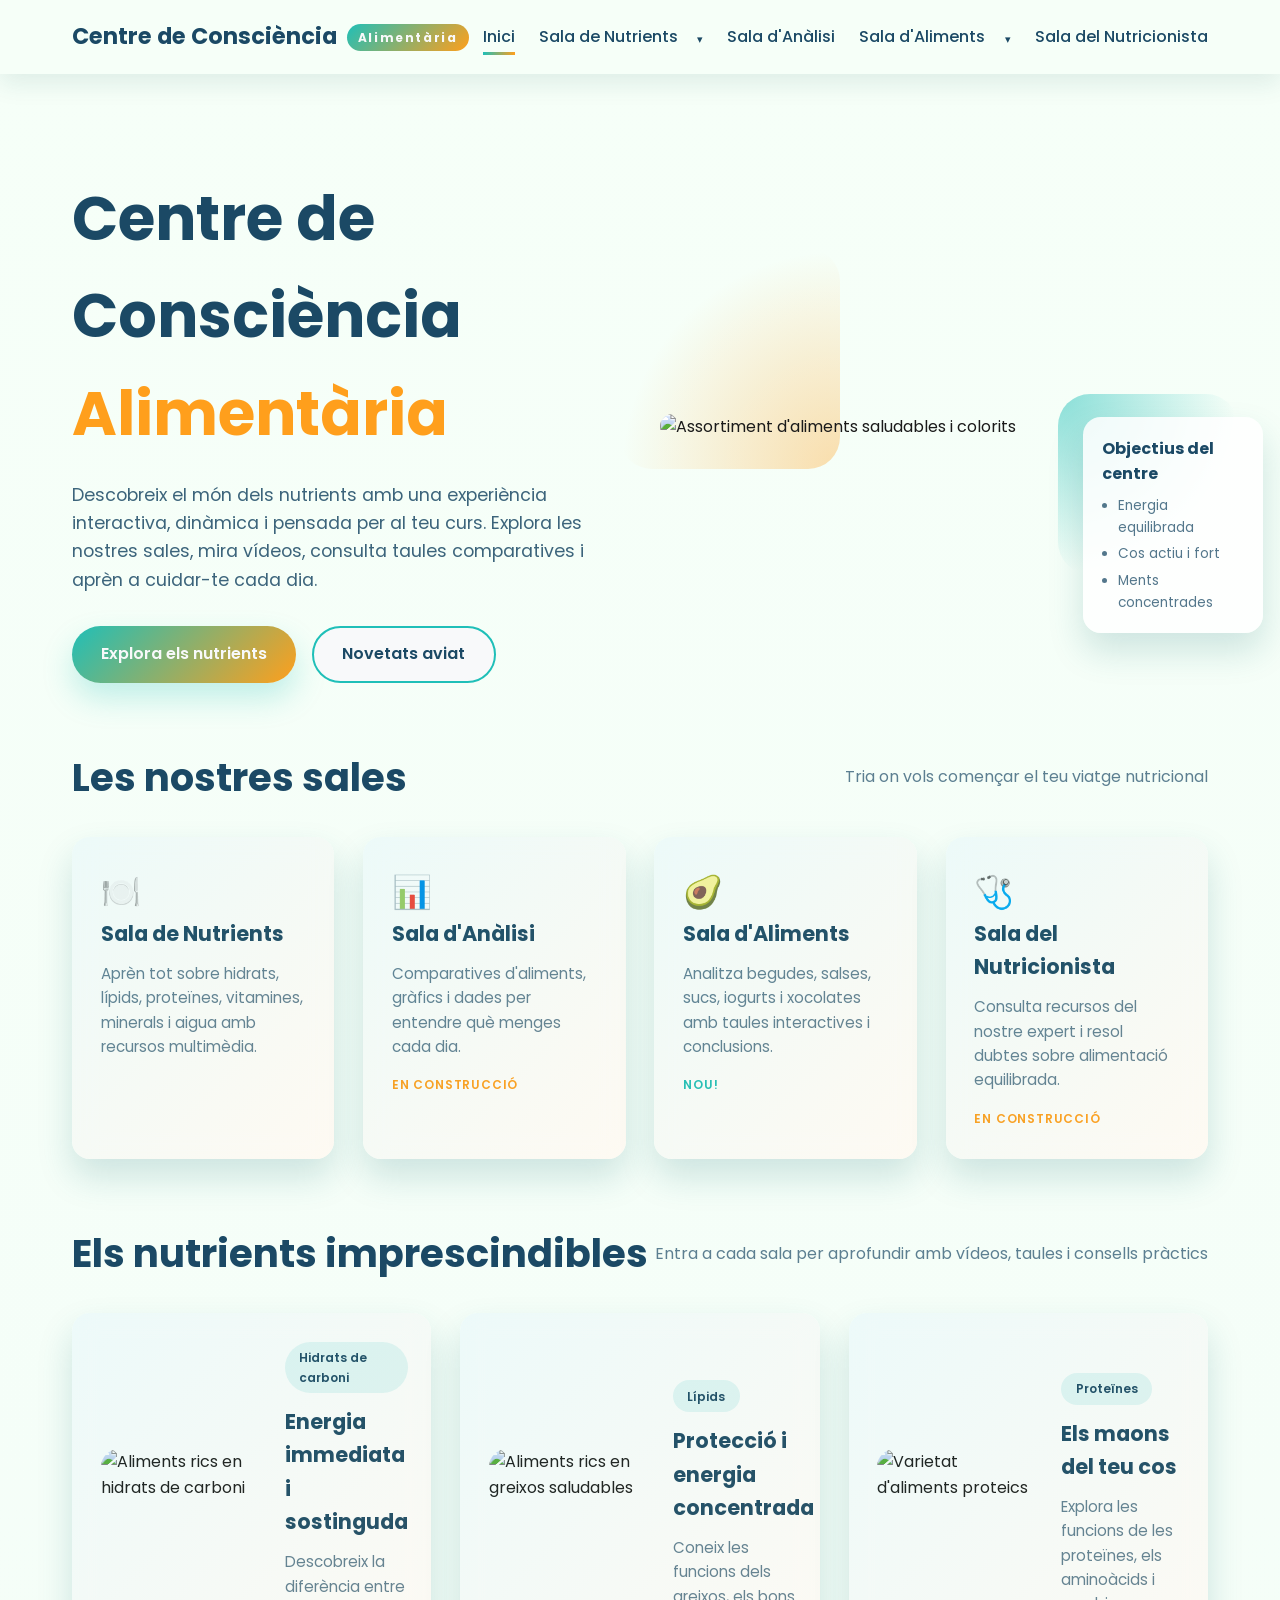
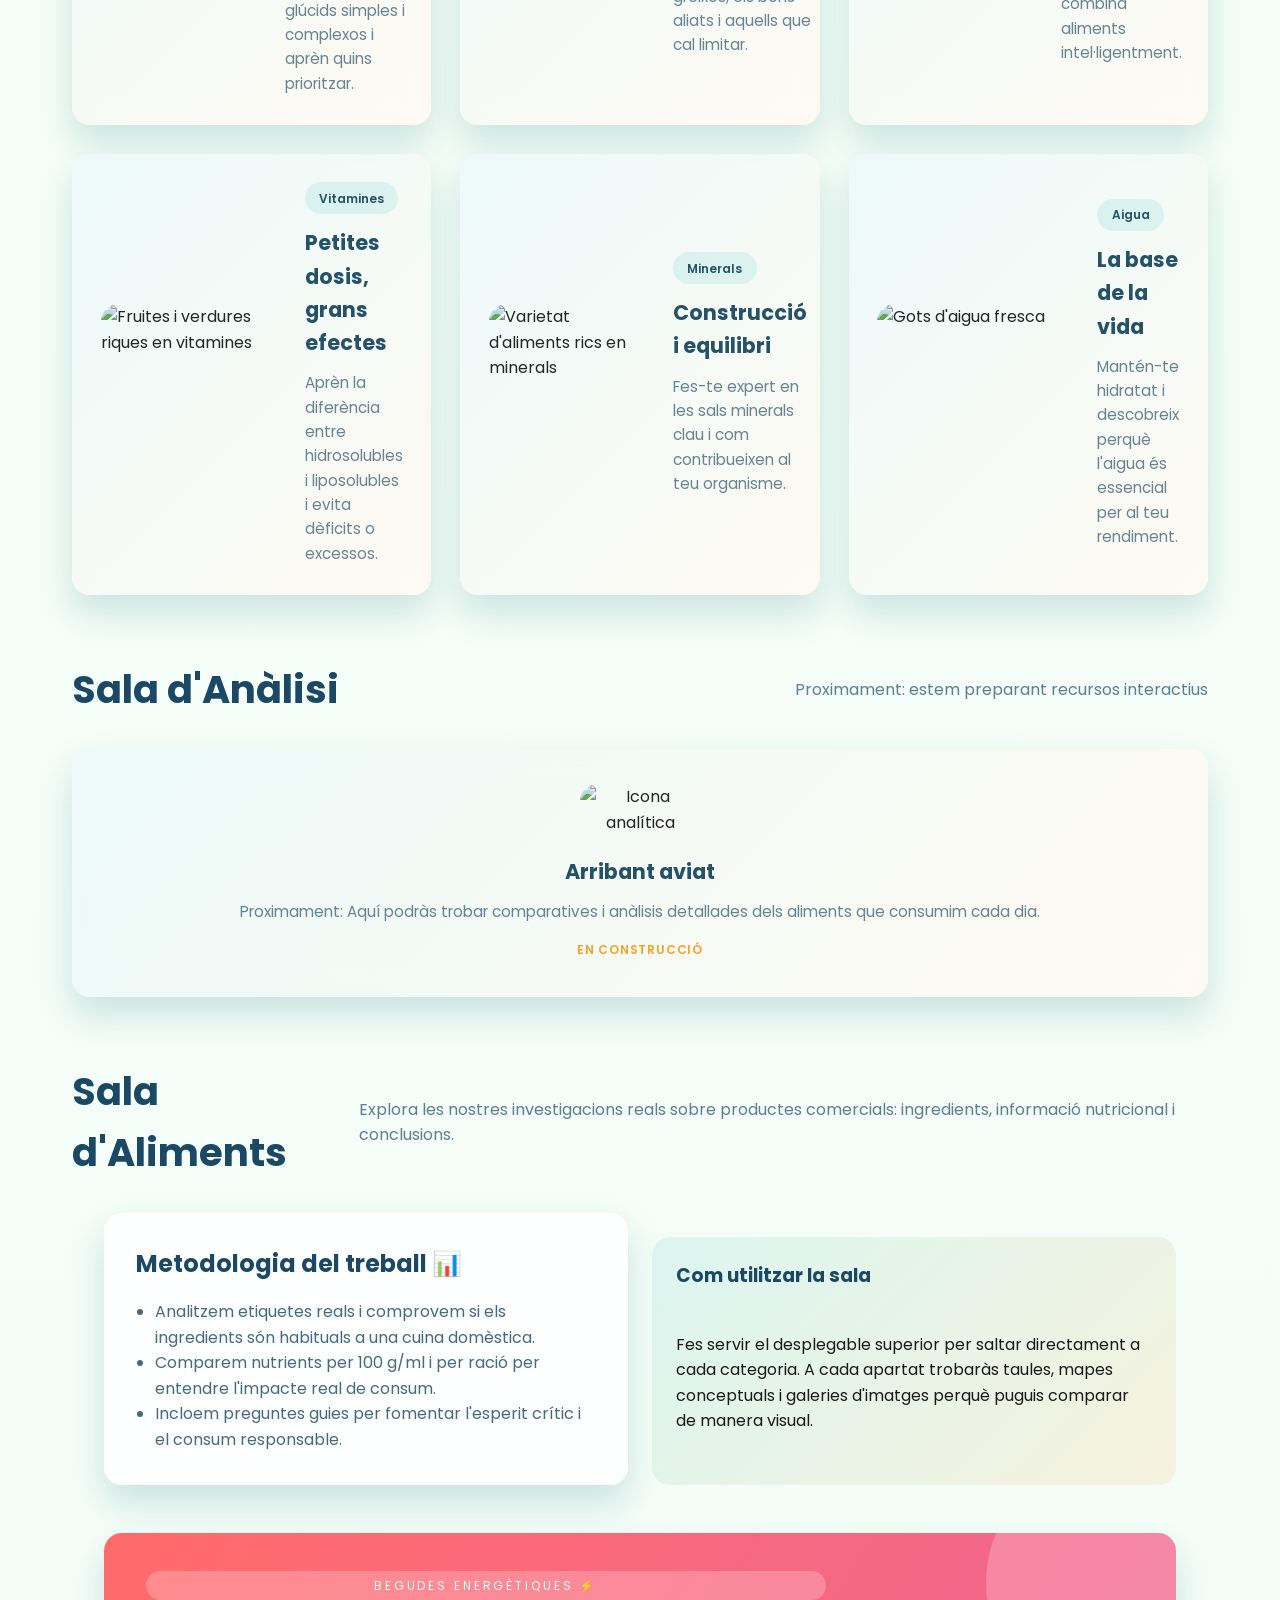
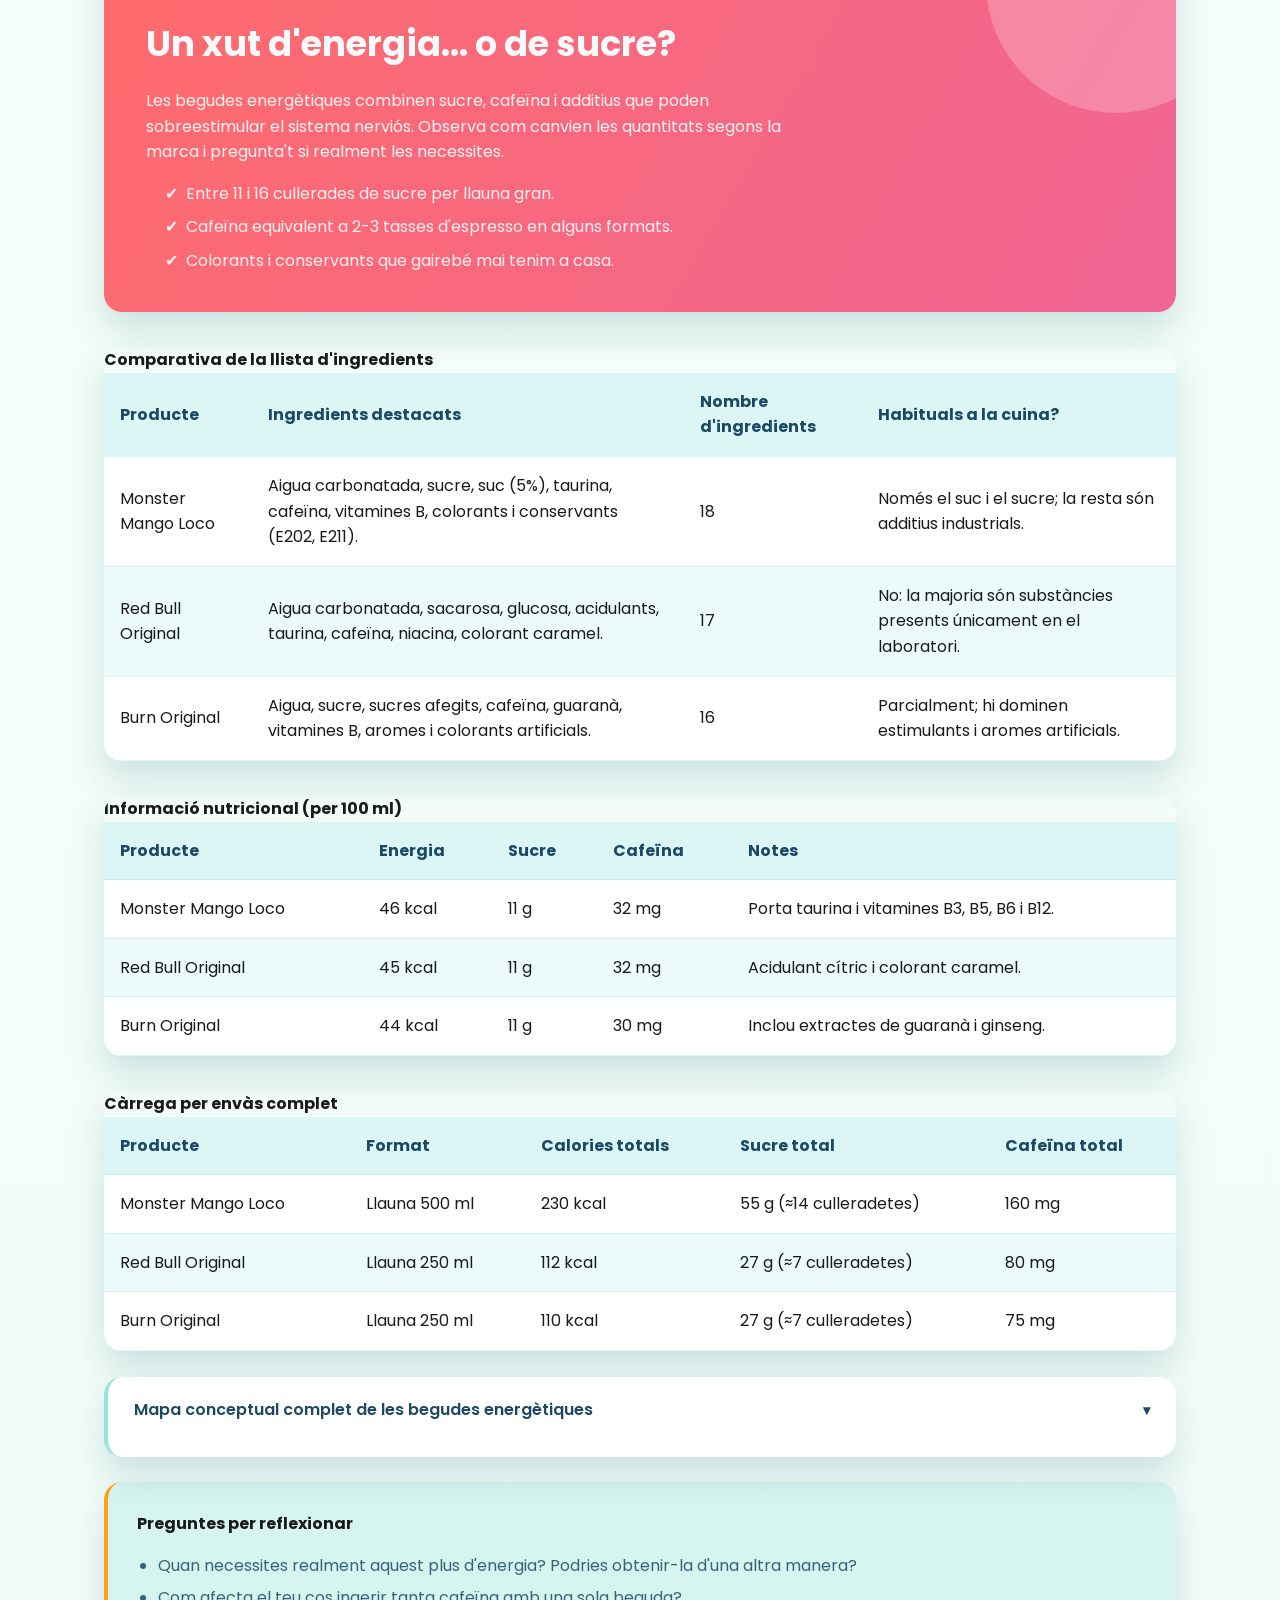
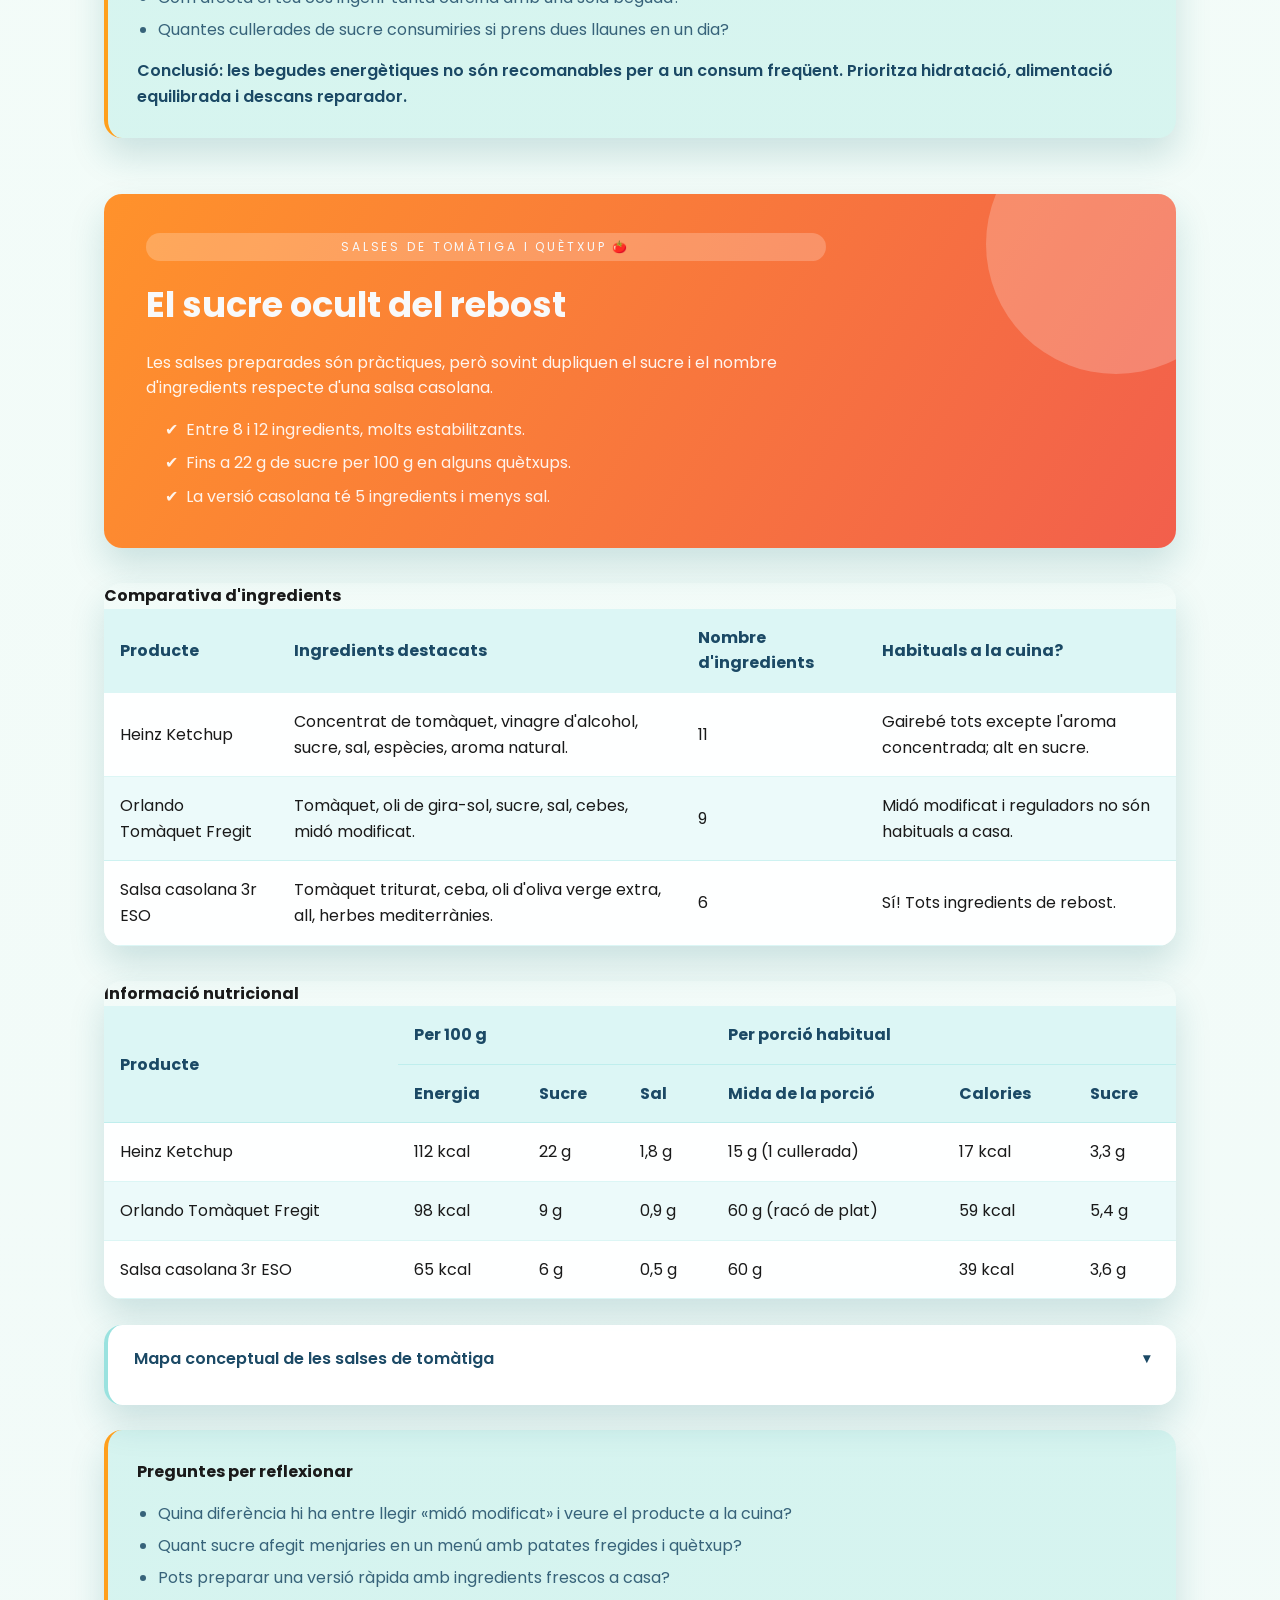
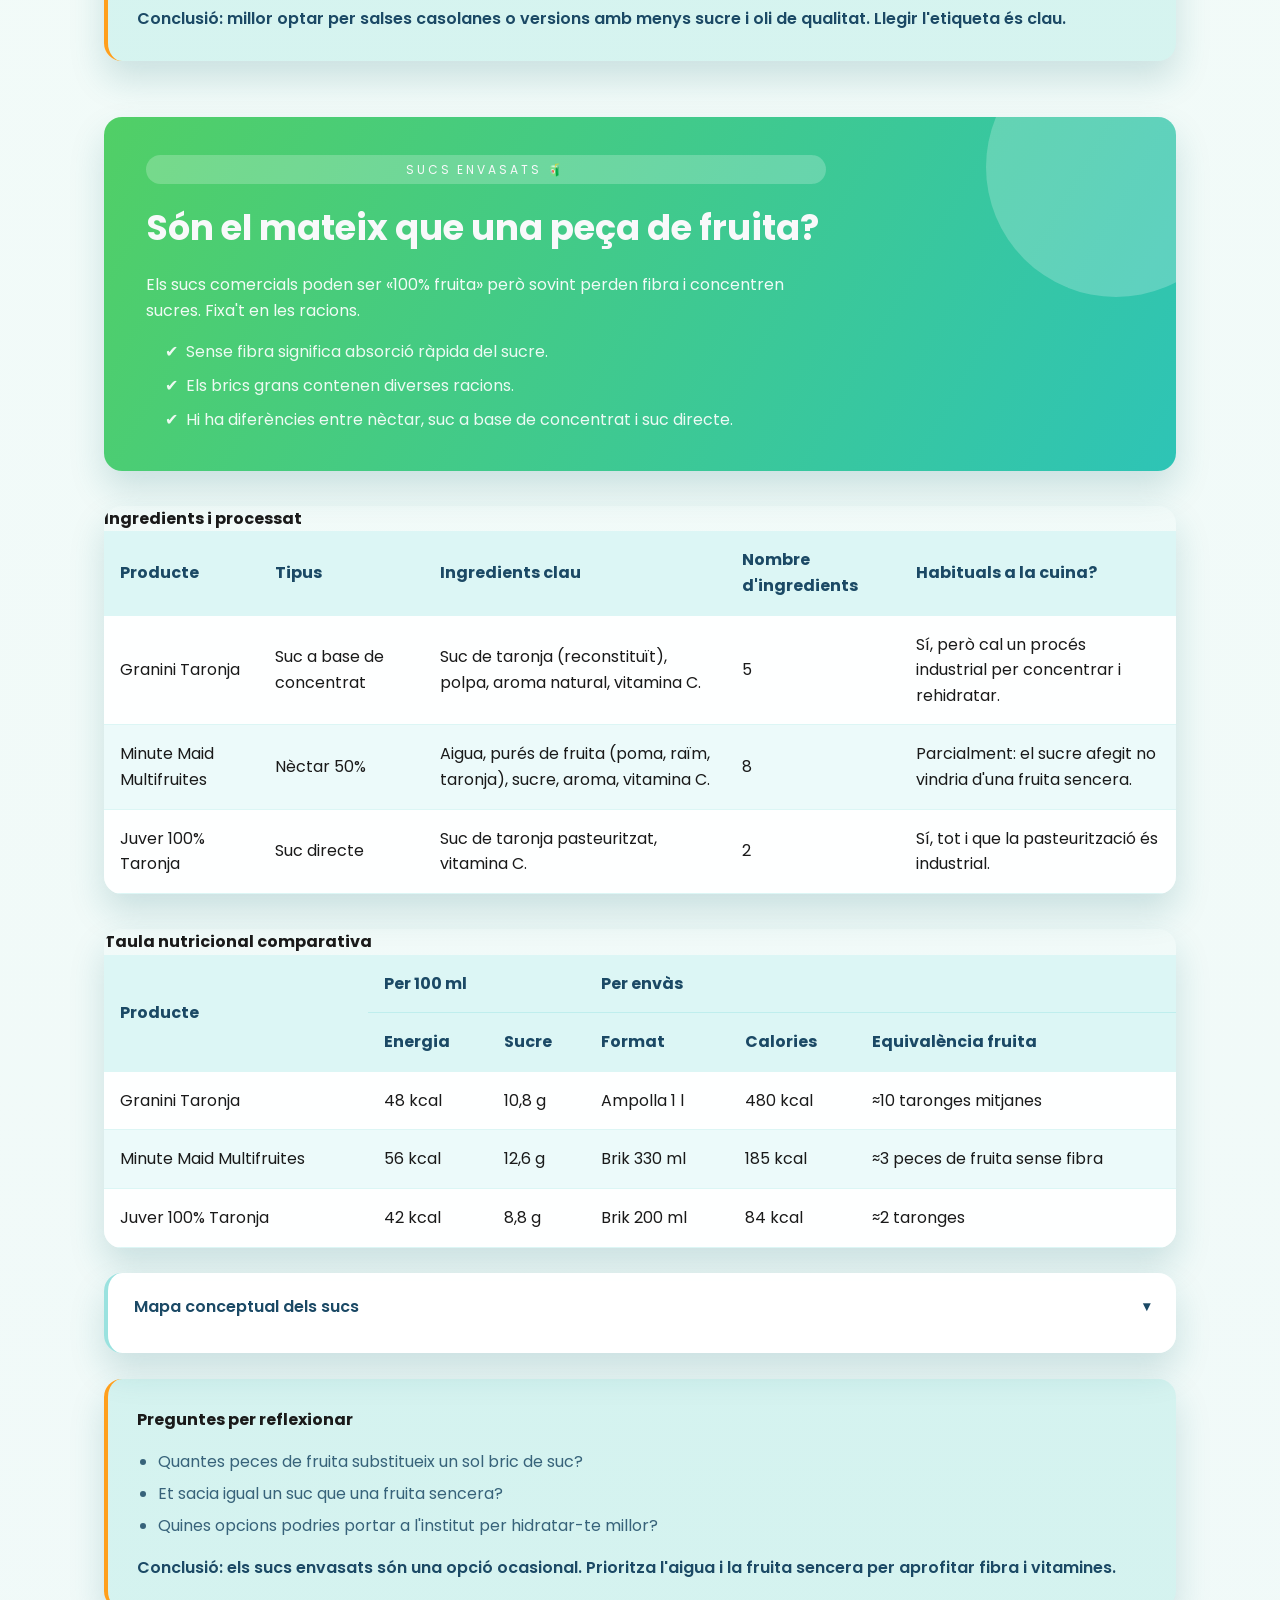
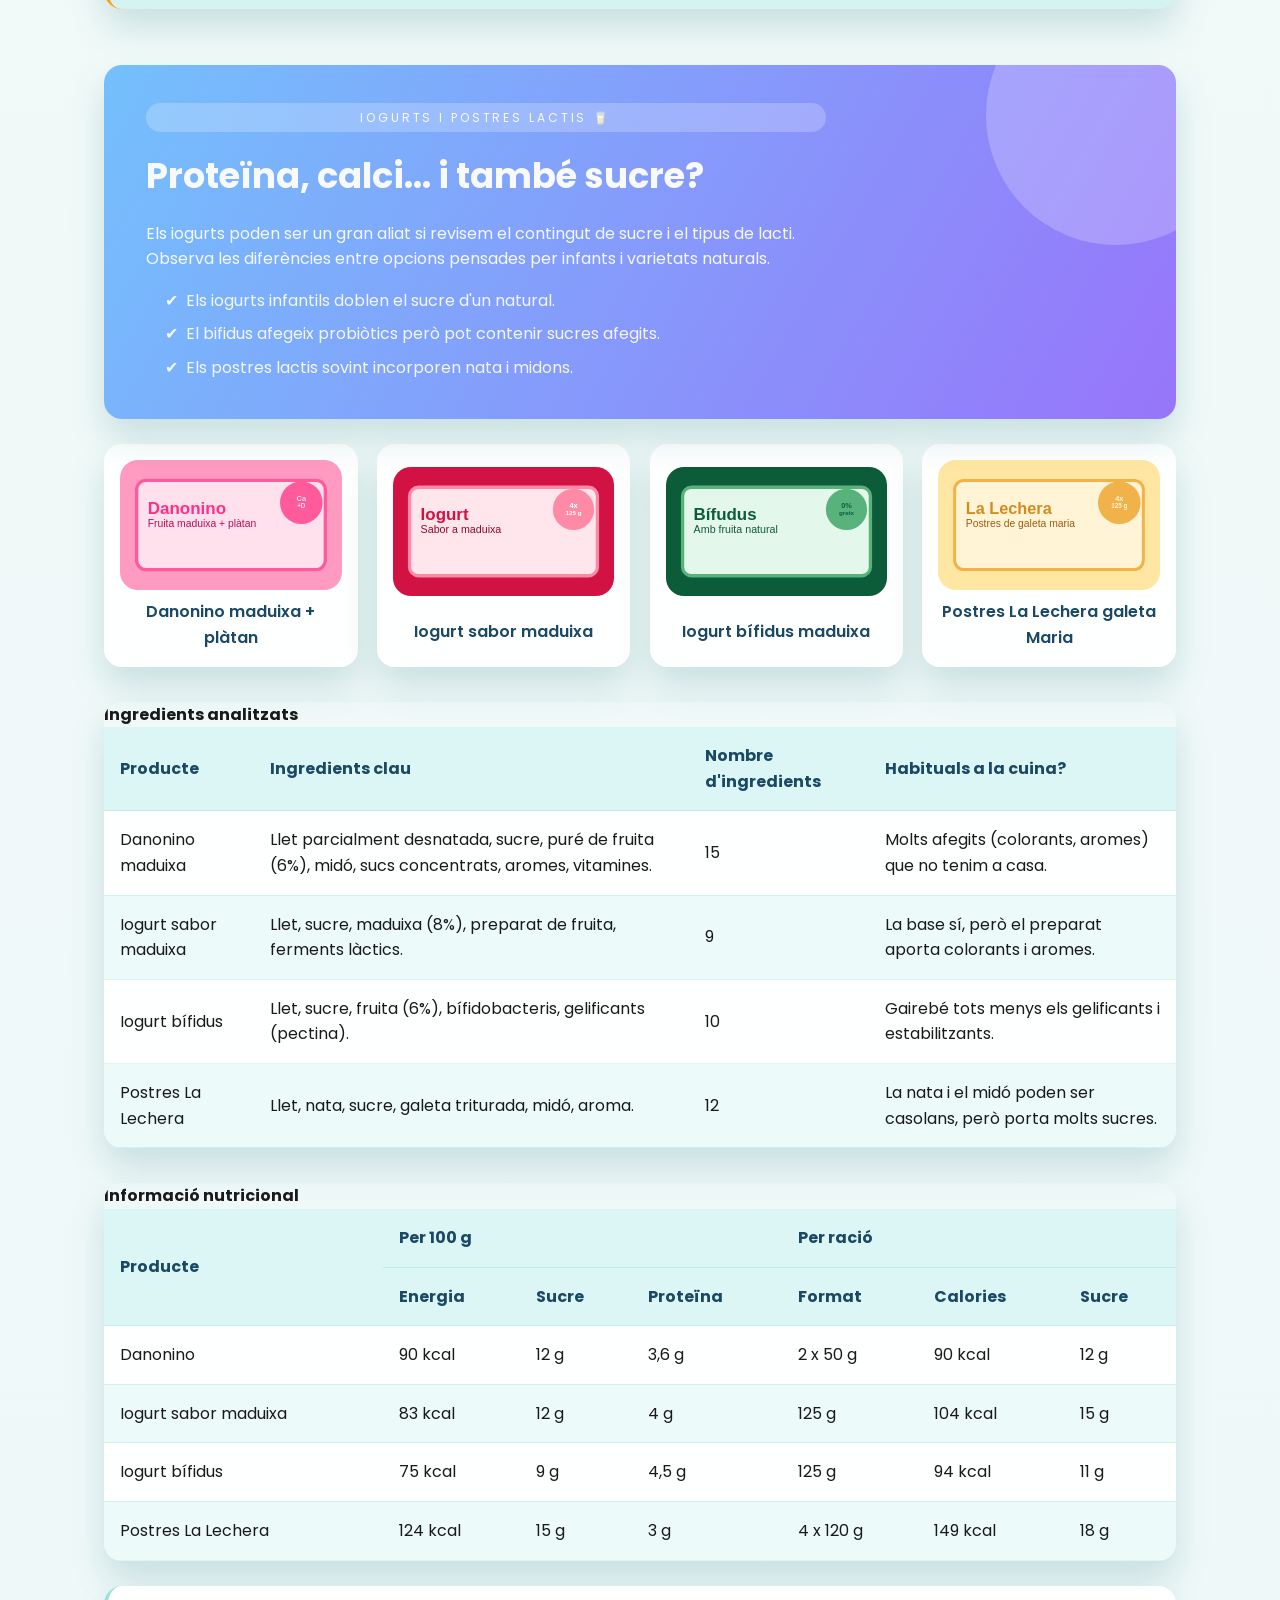
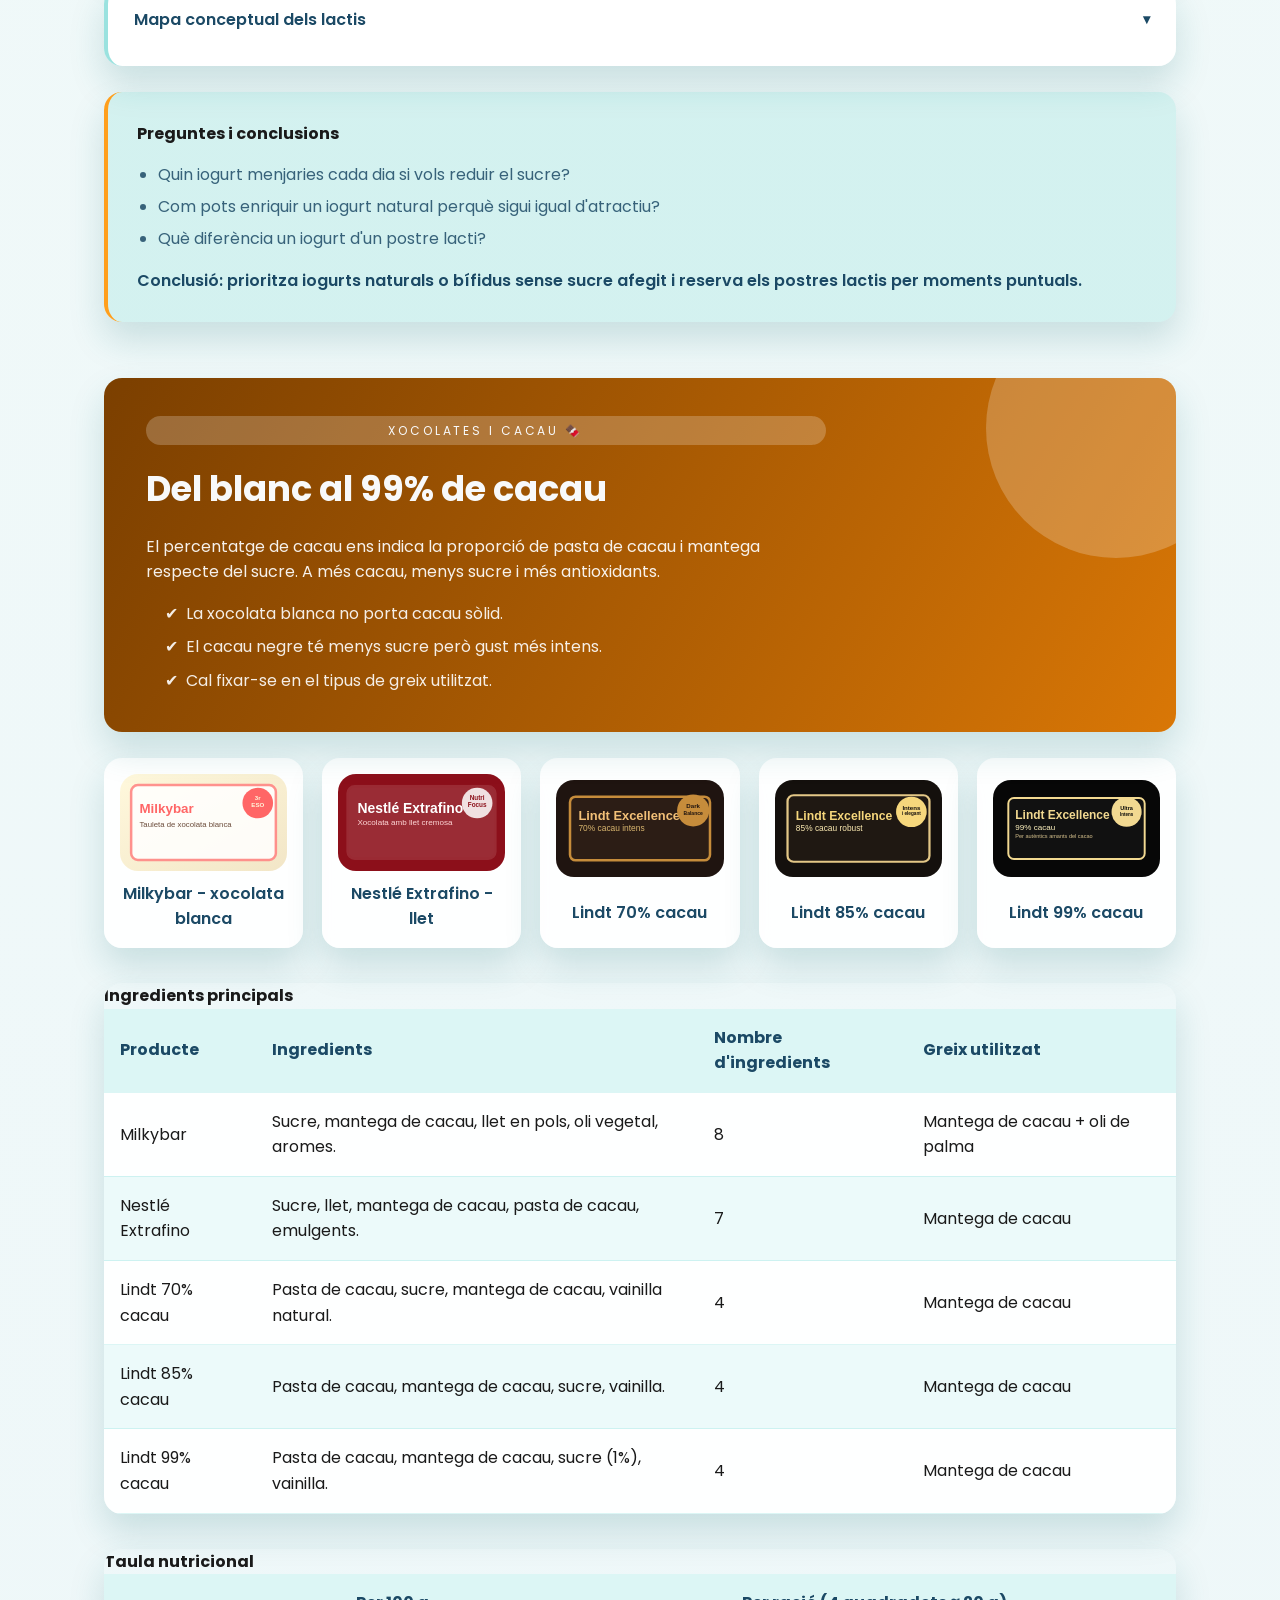
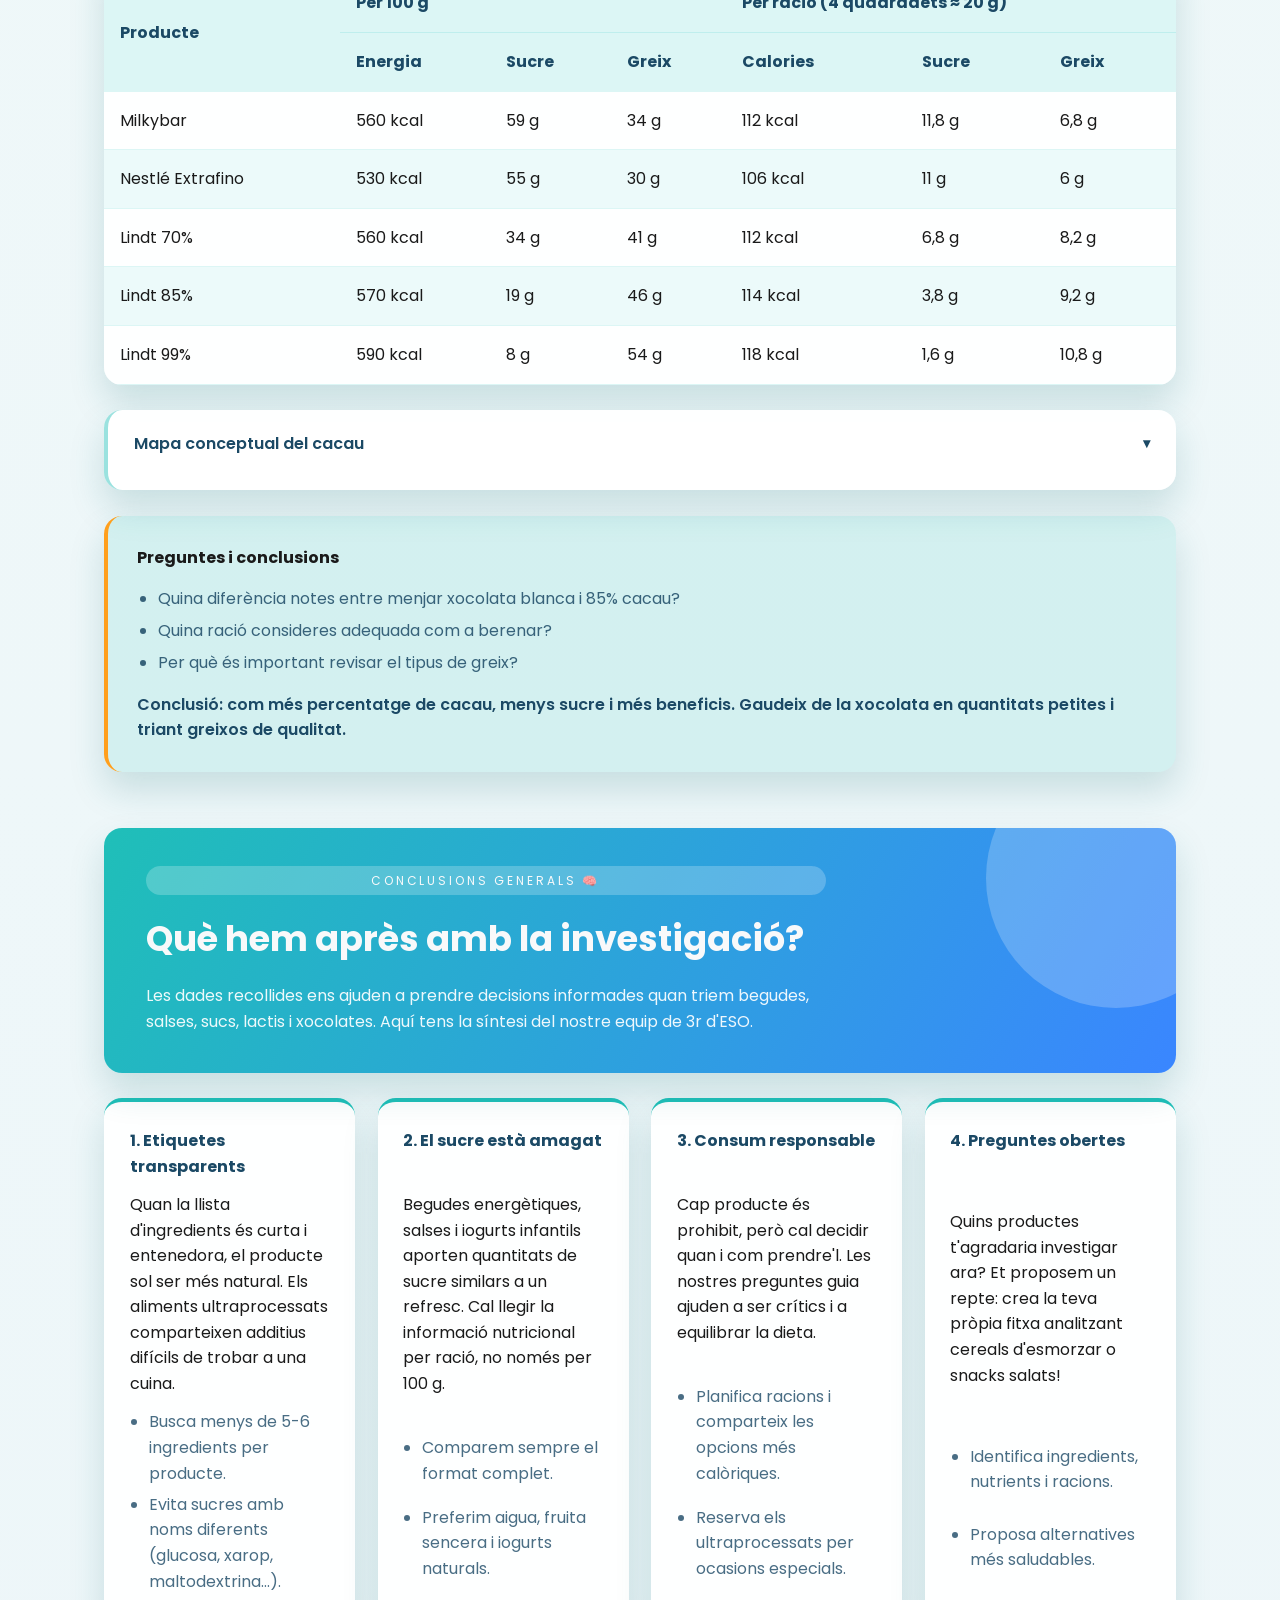
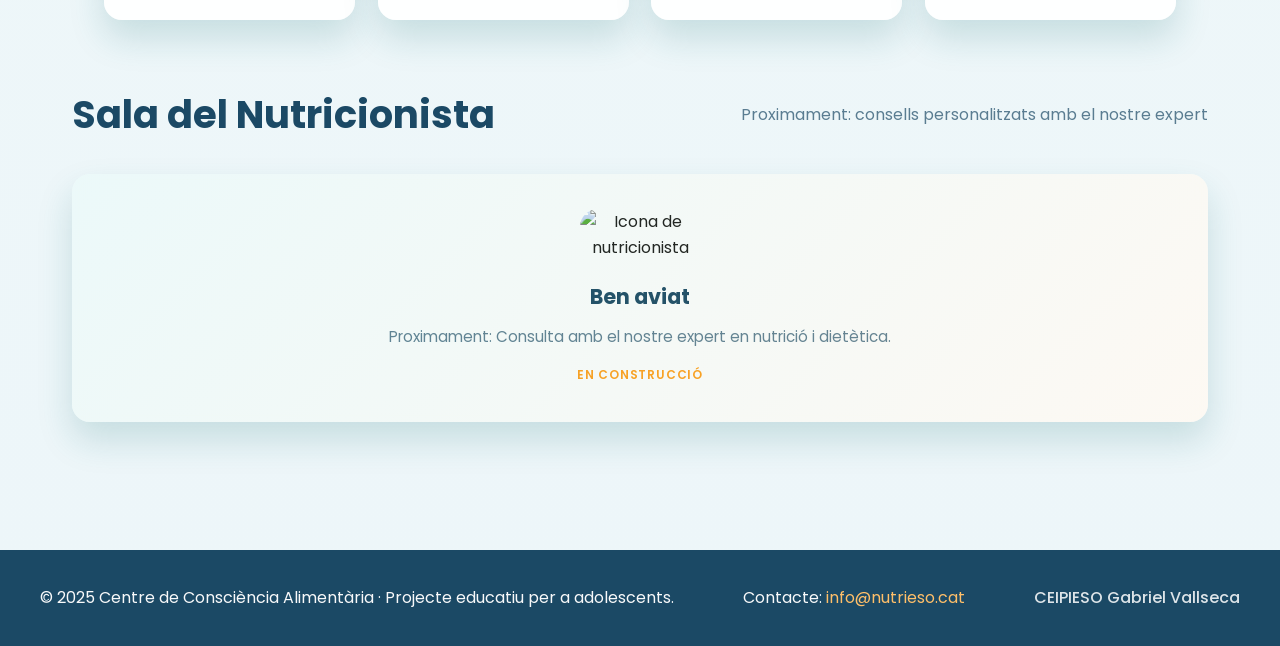
==== commit 35da8b9d: "Populate Sala d'Aliments with interactive comparatives" ====
--- a/index.html
+++ b/index.html
@@ -33,7 +33,17 @@
             </ul>
           </li>
           <li><a href="#analisi">Sala d'Anàlisi</a></li>
-          <li><a href="#aliments">Sala d'Aliments</a></li>
+          <li class="has-dropdown">
+            <a href="#aliments" aria-haspopup="true" aria-expanded="false">Sala d'Aliments</a>
+            <ul class="dropdown" aria-label="Submenú Sala d'Aliments">
+              <li><a href="#begudes-energetiques">Begudes energètiques</a></li>
+              <li><a href="#salses-tomati-ketchup">Salses de tomàtiga i quètxup</a></li>
+              <li><a href="#sucs-envasats">Sucs envasats</a></li>
+              <li><a href="#iogurts-postres">Iogurts i postres lactis</a></li>
+              <li><a href="#xocolates">Xocolates i cacau</a></li>
+              <li><a href="#conclusions-generals">Conclusions generals</a></li>
+            </ul>
+          </li>
           <li><a href="#nutricionista">Sala del Nutricionista</a></li>
         </ul>
       </nav>
@@ -80,11 +90,11 @@
           <p>Comparatives d'aliments, gràfics i dades per entendre què menges cada dia.</p>
           <div class="status">En construcció</div>
         </a>
-        <a class="card" id="aliments" href="#aliments">
+        <a class="card" id="aliments-card" href="#aliments">
           <span class="icon">🥑</span>
           <h3>Sala d'Aliments</h3>
-          <p>Descobreix aliments estrella, propietats nutricionals i combinacions saludables.</p>
-          <div class="status">En construcció</div>
+          <p>Analitza begudes, salses, sucs, iogurts i xocolates amb taules interactives i conclusions.</p>
+          <div class="status live">Nou!</div>
         </a>
         <a class="card" id="nutricionista" href="#nutricionista">
           <span class="icon">🩺</span>
@@ -165,17 +175,878 @@
       </div>
     </section>
 
-    <section class="nutrients-section" aria-labelledby="aliments-title">
+    <section id="aliments" class="nutrients-section" aria-labelledby="aliments-title">
       <div class="section-title">
         <h2 id="aliments-title">Sala d'Aliments</h2>
-        <p>Proximament: històries de productes i receptes saludables</p>
-      </div>
-      <div class="card placeholder">
-        <img src="https://cdn-icons-png.flaticon.com/512/3480/3480520.png" alt="Icona d'aliment saludable">
-        <h3>Estem treballant-hi</h3>
-        <p>Proximament: Descobreix els aliments que hem estat analitzant i les seves propietats nutricionals.</p>
-        <div class="status">En construcció</div>
-      </div>
+        <p>Explora les nostres investigacions reals sobre productes comercials: ingredients, informació nutricional i conclusions.</p>
+      </div>
+
+      <div class="intro-grid">
+        <div class="highlight-box">
+          <h2>Metodologia del treball 📊</h2>
+          <ul>
+            <li>Analitzem etiquetes reals i comprovem si els ingredients són habituals a una cuina domèstica.</li>
+            <li>Comparem nutrients per 100 g/ml i per ració per entendre l'impacte real de consum.</li>
+            <li>Incloem preguntes guies per fomentar l'esperit crític i el consum responsable.</li>
+          </ul>
+        </div>
+        <div class="tip-box">
+          <h3>Com utilitzar la sala</h3>
+          <p>Fes servir el desplegable superior per saltar directament a cada categoria. A cada apartat trobaràs taules, mapes conceptuals i galeries d'imatges perquè puguis comparar de manera visual.</p>
+        </div>
+      </div>
+
+      <article id="begudes-energetiques" class="food-category accent-energetic">
+        <header class="category-banner">
+          <div class="banner-copy">
+            <span class="eyebrow">Begudes energètiques ⚡️</span>
+            <h3>Un xut d'energia... o de sucre?</h3>
+            <p>Les begudes energètiques combinen sucre, cafeïna i additius que poden sobreestimular el sistema nerviós. Observa com canvien les quantitats segons la marca i pregunta't si realment les necessites.</p>
+            <ul class="key-points">
+              <li>Entre 11 i 16 cullerades de sucre per llauna gran.</li>
+              <li>Cafeïna equivalent a 2-3 tasses d'espresso en alguns formats.</li>
+              <li>Colorants i conservants que gairebé mai tenim a casa.</li>
+            </ul>
+          </div>
+        </header>
+        <div class="category-content">
+          <div class="table-wrapper">
+            <h4>Comparativa de la llista d'ingredients</h4>
+            <table class="data-table">
+              <thead>
+                <tr>
+                  <th>Producte</th>
+                  <th>Ingredients destacats</th>
+                  <th>Nombre d'ingredients</th>
+                  <th>Habituals a la cuina?</th>
+                </tr>
+              </thead>
+              <tbody>
+                <tr>
+                  <td>Monster Mango Loco</td>
+                  <td>Aigua carbonatada, sucre, suc (5%), taurina, cafeïna, vitamines B, colorants i conservants (E202, E211).</td>
+                  <td>18</td>
+                  <td>Només el suc i el sucre; la resta són additius industrials.</td>
+                </tr>
+                <tr>
+                  <td>Red Bull Original</td>
+                  <td>Aigua carbonatada, sacarosa, glucosa, acidulants, taurina, cafeïna, niacina, colorant caramel.</td>
+                  <td>17</td>
+                  <td>No: la majoria són substàncies presents únicament en el laboratori.</td>
+                </tr>
+                <tr>
+                  <td>Burn Original</td>
+                  <td>Aigua, sucre, sucres afegits, cafeïna, guaranà, vitamines B, aromes i colorants artificials.</td>
+                  <td>16</td>
+                  <td>Parcialment; hi dominen estimulants i aromes artificials.</td>
+                </tr>
+              </tbody>
+            </table>
+          </div>
+
+          <div class="table-wrapper">
+            <h4>Informació nutricional (per 100 ml)</h4>
+            <table class="data-table">
+              <thead>
+                <tr>
+                  <th>Producte</th>
+                  <th>Energia</th>
+                  <th>Sucre</th>
+                  <th>Cafeïna</th>
+                  <th>Notes</th>
+                </tr>
+              </thead>
+              <tbody>
+                <tr>
+                  <td>Monster Mango Loco</td>
+                  <td>46 kcal</td>
+                  <td>11 g</td>
+                  <td>32 mg</td>
+                  <td>Porta taurina i vitamines B3, B5, B6 i B12.</td>
+                </tr>
+                <tr>
+                  <td>Red Bull Original</td>
+                  <td>45 kcal</td>
+                  <td>11 g</td>
+                  <td>32 mg</td>
+                  <td>Acidulant cítric i colorant caramel.</td>
+                </tr>
+                <tr>
+                  <td>Burn Original</td>
+                  <td>44 kcal</td>
+                  <td>11 g</td>
+                  <td>30 mg</td>
+                  <td>Inclou extractes de guaranà i ginseng.</td>
+                </tr>
+              </tbody>
+            </table>
+          </div>
+
+          <div class="table-wrapper">
+            <h4>Càrrega per envàs complet</h4>
+            <table class="data-table">
+              <thead>
+                <tr>
+                  <th>Producte</th>
+                  <th>Format</th>
+                  <th>Calories totals</th>
+                  <th>Sucre total</th>
+                  <th>Cafeïna total</th>
+                </tr>
+              </thead>
+              <tbody>
+                <tr>
+                  <td>Monster Mango Loco</td>
+                  <td>Llauna 500 ml</td>
+                  <td>230 kcal</td>
+                  <td>55 g (≈14 culleradetes)</td>
+                  <td>160 mg</td>
+                </tr>
+                <tr>
+                  <td>Red Bull Original</td>
+                  <td>Llauna 250 ml</td>
+                  <td>112 kcal</td>
+                  <td>27 g (≈7 culleradetes)</td>
+                  <td>80 mg</td>
+                </tr>
+                <tr>
+                  <td>Burn Original</td>
+                  <td>Llauna 250 ml</td>
+                  <td>110 kcal</td>
+                  <td>27 g (≈7 culleradetes)</td>
+                  <td>75 mg</td>
+                </tr>
+              </tbody>
+            </table>
+          </div>
+
+          <details class="info-accordion">
+            <summary>Mapa conceptual complet de les begudes energètiques</summary>
+            <div class="concept-grid">
+              <div>
+                <h5>Components clau</h5>
+                <ul>
+                  <li>Sucre + edulcorants → Energia ràpida però baixada brusca.</li>
+                  <li>Cafeïna + taurina → Estimulació del sistema nerviós central.</li>
+                  <li>Additius (colorants, conservants) → Milloren aspecte i durabilitat.</li>
+                </ul>
+              </div>
+              <div>
+                <h5>Impactes al cos</h5>
+                <ul>
+                  <li>Augment de la freqüència cardíaca i la pressió arterial.</li>
+                  <li>Possible deshidratació i alteració del son.</li>
+                  <li>Risc d'abús quan es combinen amb exercici intens o amb alcohol.</li>
+                </ul>
+              </div>
+              <div>
+                <h5>Alternatives intel·ligents</h5>
+                <ul>
+                  <li>Aigua fresca + fruita → Hidratació i vitamines naturals.</li>
+                  <li>Fruita seca + iogurt → Energia sostinguda sense pics.</li>
+                  <li>Descans i planificació del son → Recuperació real.</li>
+                </ul>
+              </div>
+            </div>
+          </details>
+
+          <div class="reflection-box">
+            <h4>Preguntes per reflexionar</h4>
+            <ul>
+              <li>Quan necessites realment aquest plus d'energia? Podries obtenir-la d'una altra manera?</li>
+              <li>Com afecta el teu cos ingerir tanta cafeïna amb una sola beguda?</li>
+              <li>Quantes cullerades de sucre consumiries si prens dues llaunes en un dia?</li>
+            </ul>
+            <p class="conclusion">Conclusió: les begudes energètiques no són recomanables per a un consum freqüent. Prioritza hidratació, alimentació equilibrada i descans reparador.</p>
+          </div>
+        </div>
+      </article>
+
+      <article id="salses-tomati-ketchup" class="food-category accent-savory">
+        <header class="category-banner">
+          <div class="banner-copy">
+            <span class="eyebrow">Salses de tomàtiga i quètxup 🍅</span>
+            <h3>El sucre ocult del rebost</h3>
+            <p>Les salses preparades són pràctiques, però sovint dupliquen el sucre i el nombre d'ingredients respecte d'una salsa casolana.</p>
+            <ul class="key-points">
+              <li>Entre 8 i 12 ingredients, molts estabilitzants.</li>
+              <li>Fins a 22 g de sucre per 100 g en alguns quètxups.</li>
+              <li>La versió casolana té 5 ingredients i menys sal.</li>
+            </ul>
+          </div>
+        </header>
+        <div class="category-content">
+          <div class="table-wrapper">
+            <h4>Comparativa d'ingredients</h4>
+            <table class="data-table">
+              <thead>
+                <tr>
+                  <th>Producte</th>
+                  <th>Ingredients destacats</th>
+                  <th>Nombre d'ingredients</th>
+                  <th>Habituals a la cuina?</th>
+                </tr>
+              </thead>
+              <tbody>
+                <tr>
+                  <td>Heinz Ketchup</td>
+                  <td>Concentrat de tomàquet, vinagre d'alcohol, sucre, sal, espècies, aroma natural.</td>
+                  <td>11</td>
+                  <td>Gairebé tots excepte l'aroma concentrada; alt en sucre.</td>
+                </tr>
+                <tr>
+                  <td>Orlando Tomàquet Fregit</td>
+                  <td>Tomàquet, oli de gira-sol, sucre, sal, cebes, midó modificat.</td>
+                  <td>9</td>
+                  <td>Midó modificat i reguladors no són habituals a casa.</td>
+                </tr>
+                <tr>
+                  <td>Salsa casolana 3r ESO</td>
+                  <td>Tomàquet triturat, ceba, oli d'oliva verge extra, all, herbes mediterrànies.</td>
+                  <td>6</td>
+                  <td>Sí! Tots ingredients de rebost.</td>
+                </tr>
+              </tbody>
+            </table>
+          </div>
+
+          <div class="table-wrapper">
+            <h4>Informació nutricional</h4>
+            <table class="data-table">
+              <thead>
+                <tr>
+                  <th rowspan="2">Producte</th>
+                  <th colspan="3">Per 100 g</th>
+                  <th colspan="3">Per porció habitual</th>
+                </tr>
+                <tr>
+                  <th>Energia</th>
+                  <th>Sucre</th>
+                  <th>Sal</th>
+                  <th>Mida de la porció</th>
+                  <th>Calories</th>
+                  <th>Sucre</th>
+                </tr>
+              </thead>
+              <tbody>
+                <tr>
+                  <td>Heinz Ketchup</td>
+                  <td>112 kcal</td>
+                  <td>22 g</td>
+                  <td>1,8 g</td>
+                  <td>15 g (1 cullerada)</td>
+                  <td>17 kcal</td>
+                  <td>3,3 g</td>
+                </tr>
+                <tr>
+                  <td>Orlando Tomàquet Fregit</td>
+                  <td>98 kcal</td>
+                  <td>9 g</td>
+                  <td>0,9 g</td>
+                  <td>60 g (racó de plat)</td>
+                  <td>59 kcal</td>
+                  <td>5,4 g</td>
+                </tr>
+                <tr>
+                  <td>Salsa casolana 3r ESO</td>
+                  <td>65 kcal</td>
+                  <td>6 g</td>
+                  <td>0,5 g</td>
+                  <td>60 g</td>
+                  <td>39 kcal</td>
+                  <td>3,6 g</td>
+                </tr>
+              </tbody>
+            </table>
+          </div>
+
+          <details class="info-accordion">
+            <summary>Mapa conceptual de les salses de tomàtiga</summary>
+            <div class="concept-grid">
+              <div>
+                <h5>Base</h5>
+                <ul>
+                  <li>Tomàquet → antioxidant (licopè) que millora amb cocció.</li>
+                  <li>Oli → greix necessari per absorbir vitamines A, D, E, K.</li>
+                </ul>
+              </div>
+              <div>
+                <h5>Afegits industrials</h5>
+                <ul>
+                  <li>Sucre → millora sabor però incrementa calories.</li>
+                  <li>Midó → espesseix i dona textura uniforme.</li>
+                  <li>Reguladors d'acidesa → allarguen caducitat.</li>
+                </ul>
+              </div>
+              <div>
+                <h5>Estratègies saludables</h5>
+                <ul>
+                  <li>Cuinar a foc lent amb herbes aromàtiques.</li>
+                  <li>Utilitzar oli d'oliva verge i evitar sucre afegit.</li>
+                  <li>Preparar i congelar en porcions per tenir opcions ràpides.</li>
+                </ul>
+              </div>
+            </div>
+          </details>
+
+          <div class="reflection-box">
+            <h4>Preguntes per reflexionar</h4>
+            <ul>
+              <li>Quina diferència hi ha entre llegir «midó modificat» i veure el producte a la cuina?</li>
+              <li>Quant sucre afegit menjaries en un menú amb patates fregides i quètxup?</li>
+              <li>Pots preparar una versió ràpida amb ingredients frescos a casa?</li>
+            </ul>
+            <p class="conclusion">Conclusió: millor optar per salses casolanes o versions amb menys sucre i oli de qualitat. Llegir l'etiqueta és clau.</p>
+          </div>
+        </div>
+      </article>
+
+      <article id="sucs-envasats" class="food-category accent-juicy">
+        <header class="category-banner">
+          <div class="banner-copy">
+            <span class="eyebrow">Sucs envasats 🧃</span>
+            <h3>Són el mateix que una peça de fruita?</h3>
+            <p>Els sucs comercials poden ser «100% fruita» però sovint perden fibra i concentren sucres. Fixa't en les racions.</p>
+            <ul class="key-points">
+              <li>Sense fibra significa absorció ràpida del sucre.</li>
+              <li>Els brics grans contenen diverses racions.</li>
+              <li>Hi ha diferències entre nèctar, suc a base de concentrat i suc directe.</li>
+            </ul>
+          </div>
+        </header>
+        <div class="category-content">
+          <div class="table-wrapper">
+            <h4>Ingredients i processat</h4>
+            <table class="data-table">
+              <thead>
+                <tr>
+                  <th>Producte</th>
+                  <th>Tipus</th>
+                  <th>Ingredients clau</th>
+                  <th>Nombre d'ingredients</th>
+                  <th>Habituals a la cuina?</th>
+                </tr>
+              </thead>
+              <tbody>
+                <tr>
+                  <td>Granini Taronja</td>
+                  <td>Suc a base de concentrat</td>
+                  <td>Suc de taronja (reconstituït), polpa, aroma natural, vitamina C.</td>
+                  <td>5</td>
+                  <td>Sí, però cal un procés industrial per concentrar i rehidratar.</td>
+                </tr>
+                <tr>
+                  <td>Minute Maid Multifruites</td>
+                  <td>Nèctar 50%</td>
+                  <td>Aigua, purés de fruita (poma, raïm, taronja), sucre, aroma, vitamina C.</td>
+                  <td>8</td>
+                  <td>Parcialment: el sucre afegit no vindria d'una fruita sencera.</td>
+                </tr>
+                <tr>
+                  <td>Juver 100% Taronja</td>
+                  <td>Suc directe</td>
+                  <td>Suc de taronja pasteuritzat, vitamina C.</td>
+                  <td>2</td>
+                  <td>Sí, tot i que la pasteurització és industrial.</td>
+                </tr>
+              </tbody>
+            </table>
+          </div>
+
+          <div class="table-wrapper">
+            <h4>Taula nutricional comparativa</h4>
+            <table class="data-table">
+              <thead>
+                <tr>
+                  <th rowspan="2">Producte</th>
+                  <th colspan="2">Per 100 ml</th>
+                  <th colspan="3">Per envàs</th>
+                </tr>
+                <tr>
+                  <th>Energia</th>
+                  <th>Sucre</th>
+                  <th>Format</th>
+                  <th>Calories</th>
+                  <th>Equivalència fruita</th>
+                </tr>
+              </thead>
+              <tbody>
+                <tr>
+                  <td>Granini Taronja</td>
+                  <td>48 kcal</td>
+                  <td>10,8 g</td>
+                  <td>Ampolla 1 l</td>
+                  <td>480 kcal</td>
+                  <td>≈10 taronges mitjanes</td>
+                </tr>
+                <tr>
+                  <td>Minute Maid Multifruites</td>
+                  <td>56 kcal</td>
+                  <td>12,6 g</td>
+                  <td>Brik 330 ml</td>
+                  <td>185 kcal</td>
+                  <td>≈3 peces de fruita sense fibra</td>
+                </tr>
+                <tr>
+                  <td>Juver 100% Taronja</td>
+                  <td>42 kcal</td>
+                  <td>8,8 g</td>
+                  <td>Brik 200 ml</td>
+                  <td>84 kcal</td>
+                  <td>≈2 taronges</td>
+                </tr>
+              </tbody>
+            </table>
+          </div>
+
+          <details class="info-accordion">
+            <summary>Mapa conceptual dels sucs</summary>
+            <div class="concept-grid">
+              <div>
+                <h5>Procés industrial</h5>
+                <ul>
+                  <li>Recol·lecció → Premsat → Filtrat → Pasteurització → Envasat.</li>
+                  <li>En el nèctar s'afegeix aigua i sucre per ajustar sabor.</li>
+                </ul>
+              </div>
+              <div>
+                <h5>Comparació amb fruita sencera</h5>
+                <ul>
+                  <li>Sense fibra: absorció ràpida de sucres i menys sacietat.</li>
+                  <li>Vitamines sensibles a la llum i al temps d'emmagatzematge.</li>
+                </ul>
+              </div>
+              <div>
+                <h5>Opcions saludables</h5>
+                <ul>
+                  <li>Menjar fruita sencera i acompanyar amb aigua.</li>
+                  <li>Preparar smoothies amb fruita + verdura + fruits secs.</li>
+                  <li>Limitar els sucs comercials a ocasions puntuals.</li>
+                </ul>
+              </div>
+            </div>
+          </details>
+
+          <div class="reflection-box">
+            <h4>Preguntes per reflexionar</h4>
+            <ul>
+              <li>Quantes peces de fruita substitueix un sol bric de suc?</li>
+              <li>Et sacia igual un suc que una fruita sencera?</li>
+              <li>Quines opcions podries portar a l'institut per hidratar-te millor?</li>
+            </ul>
+            <p class="conclusion">Conclusió: els sucs envasats són una opció ocasional. Prioritza l'aigua i la fruita sencera per aprofitar fibra i vitamines.</p>
+          </div>
+        </div>
+      </article>
+
+      <article id="iogurts-postres" class="food-category accent-dairy">
+        <header class="category-banner">
+          <div class="banner-copy">
+            <span class="eyebrow">Iogurts i postres lactis 🥛</span>
+            <h3>Proteïna, calci... i també sucre?</h3>
+            <p>Els iogurts poden ser un gran aliat si revisem el contingut de sucre i el tipus de lacti. Observa les diferències entre opcions pensades per infants i varietats naturals.</p>
+            <ul class="key-points">
+              <li>Els iogurts infantils doblen el sucre d'un natural.</li>
+              <li>El bifidus afegeix probiòtics però pot contenir sucres afegits.</li>
+              <li>Els postres lactis sovint incorporen nata i midons.</li>
+            </ul>
+          </div>
+        </header>
+        <div class="category-content">
+          <div class="product-gallery">
+            <figure>
+              <img src="assets/images/aliments/danonino.svg" alt="Pack Danonino maduixa plàtan">
+              <figcaption>Danonino maduixa + plàtan</figcaption>
+            </figure>
+            <figure>
+              <img src="assets/images/aliments/iogurt-fresa.svg" alt="Pack iogurt sabor maduixa">
+              <figcaption>Iogurt sabor maduixa</figcaption>
+            </figure>
+            <figure>
+              <img src="assets/images/aliments/iogurt-bifidus.svg" alt="Pack iogurt bífidus maduixa">
+              <figcaption>Iogurt bífidus maduixa</figcaption>
+            </figure>
+            <figure>
+              <img src="assets/images/aliments/la-lechera-galleta.svg" alt="Postres La Lechera galeta Maria">
+              <figcaption>Postres La Lechera galeta Maria</figcaption>
+            </figure>
+          </div>
+
+          <div class="table-wrapper">
+            <h4>Ingredients analitzats</h4>
+            <table class="data-table">
+              <thead>
+                <tr>
+                  <th>Producte</th>
+                  <th>Ingredients clau</th>
+                  <th>Nombre d'ingredients</th>
+                  <th>Habituals a la cuina?</th>
+                </tr>
+              </thead>
+              <tbody>
+                <tr>
+                  <td>Danonino maduixa</td>
+                  <td>Llet parcialment desnatada, sucre, puré de fruita (6%), midó, sucs concentrats, aromes, vitamines.</td>
+                  <td>15</td>
+                  <td>Molts afegits (colorants, aromes) que no tenim a casa.</td>
+                </tr>
+                <tr>
+                  <td>Iogurt sabor maduixa</td>
+                  <td>Llet, sucre, maduixa (8%), preparat de fruita, ferments làctics.</td>
+                  <td>9</td>
+                  <td>La base sí, però el preparat aporta colorants i aromes.</td>
+                </tr>
+                <tr>
+                  <td>Iogurt bífidus</td>
+                  <td>Llet, sucre, fruita (6%), bífidobacteris, gelificants (pectina).</td>
+                  <td>10</td>
+                  <td>Gairebé tots menys els gelificants i estabilitzants.</td>
+                </tr>
+                <tr>
+                  <td>Postres La Lechera</td>
+                  <td>Llet, nata, sucre, galeta triturada, midó, aroma.</td>
+                  <td>12</td>
+                  <td>La nata i el midó poden ser casolans, però porta molts sucres.</td>
+                </tr>
+              </tbody>
+            </table>
+          </div>
+
+          <div class="table-wrapper">
+            <h4>Informació nutricional</h4>
+            <table class="data-table">
+              <thead>
+                <tr>
+                  <th rowspan="2">Producte</th>
+                  <th colspan="3">Per 100 g</th>
+                  <th colspan="3">Per ració</th>
+                </tr>
+                <tr>
+                  <th>Energia</th>
+                  <th>Sucre</th>
+                  <th>Proteïna</th>
+                  <th>Format</th>
+                  <th>Calories</th>
+                  <th>Sucre</th>
+                </tr>
+              </thead>
+              <tbody>
+                <tr>
+                  <td>Danonino</td>
+                  <td>90 kcal</td>
+                  <td>12 g</td>
+                  <td>3,6 g</td>
+                  <td>2 x 50 g</td>
+                  <td>90 kcal</td>
+                  <td>12 g</td>
+                </tr>
+                <tr>
+                  <td>Iogurt sabor maduixa</td>
+                  <td>83 kcal</td>
+                  <td>12 g</td>
+                  <td>4 g</td>
+                  <td>125 g</td>
+                  <td>104 kcal</td>
+                  <td>15 g</td>
+                </tr>
+                <tr>
+                  <td>Iogurt bífidus</td>
+                  <td>75 kcal</td>
+                  <td>9 g</td>
+                  <td>4,5 g</td>
+                  <td>125 g</td>
+                  <td>94 kcal</td>
+                  <td>11 g</td>
+                </tr>
+                <tr>
+                  <td>Postres La Lechera</td>
+                  <td>124 kcal</td>
+                  <td>15 g</td>
+                  <td>3 g</td>
+                  <td>4 x 120 g</td>
+                  <td>149 kcal</td>
+                  <td>18 g</td>
+                </tr>
+              </tbody>
+            </table>
+          </div>
+
+          <details class="info-accordion">
+            <summary>Mapa conceptual dels lactis</summary>
+            <div class="concept-grid">
+              <div>
+                <h5>La base</h5>
+                <ul>
+                  <li>Llet + ferments → iogurt natural (proteïna + calci).</li>
+                  <li>Ferments bífidus → milloren flora intestinal.</li>
+                </ul>
+              </div>
+              <div>
+                <h5>Afegits habituals</h5>
+                <ul>
+                  <li>Sucre, xarops, midons → textura i sabor dolç.</li>
+                  <li>Aromes i colorants → atractiu per al públic jove.</li>
+                </ul>
+              </div>
+              <div>
+                <h5>Tria intel·ligent</h5>
+                <ul>
+                  <li>Opta per iogurts naturals i afegeix-hi fruita fresca.</li>
+                  <li>Limita els postres lactis a ocasions especials.</li>
+                  <li>Compara etiquetes: menys ingredients = més clar.</li>
+                </ul>
+              </div>
+            </div>
+          </details>
+
+          <div class="reflection-box">
+            <h4>Preguntes i conclusions</h4>
+            <ul>
+              <li>Quin iogurt menjaries cada dia si vols reduir el sucre?</li>
+              <li>Com pots enriquir un iogurt natural perquè sigui igual d'atractiu?</li>
+              <li>Què diferència un iogurt d'un postre lacti?</li>
+            </ul>
+            <p class="conclusion">Conclusió: prioritza iogurts naturals o bífidus sense sucre afegit i reserva els postres lactis per moments puntuals.</p>
+          </div>
+        </div>
+      </article>
+
+      <article id="xocolates" class="food-category accent-choco">
+        <header class="category-banner">
+          <div class="banner-copy">
+            <span class="eyebrow">Xocolates i cacau 🍫</span>
+            <h3>Del blanc al 99% de cacau</h3>
+            <p>El percentatge de cacau ens indica la proporció de pasta de cacau i mantega respecte del sucre. A més cacau, menys sucre i més antioxidants.</p>
+            <ul class="key-points">
+              <li>La xocolata blanca no porta cacau sòlid.</li>
+              <li>El cacau negre té menys sucre però gust més intens.</li>
+              <li>Cal fixar-se en el tipus de greix utilitzat.</li>
+            </ul>
+          </div>
+        </header>
+        <div class="category-content">
+          <div class="product-gallery">
+            <figure>
+              <img src="assets/images/aliments/milkybar.svg" alt="Tauleta Milkybar">
+              <figcaption>Milkybar - xocolata blanca</figcaption>
+            </figure>
+            <figure>
+              <img src="assets/images/aliments/nestle-extrafino.svg" alt="Tauleta Nestlé Extrafino">
+              <figcaption>Nestlé Extrafino - llet</figcaption>
+            </figure>
+            <figure>
+              <img src="assets/images/aliments/lindt-70.svg" alt="Tauleta Lindt 70% cacau">
+              <figcaption>Lindt 70% cacau</figcaption>
+            </figure>
+            <figure>
+              <img src="assets/images/aliments/lindt-85.svg" alt="Tauleta Lindt 85% cacau">
+              <figcaption>Lindt 85% cacau</figcaption>
+            </figure>
+            <figure>
+              <img src="assets/images/aliments/lindt-99.svg" alt="Tauleta Lindt 99% cacau">
+              <figcaption>Lindt 99% cacau</figcaption>
+            </figure>
+          </div>
+
+          <div class="table-wrapper">
+            <h4>Ingredients principals</h4>
+            <table class="data-table">
+              <thead>
+                <tr>
+                  <th>Producte</th>
+                  <th>Ingredients</th>
+                  <th>Nombre d'ingredients</th>
+                  <th>Greix utilitzat</th>
+                </tr>
+              </thead>
+              <tbody>
+                <tr>
+                  <td>Milkybar</td>
+                  <td>Sucre, mantega de cacau, llet en pols, oli vegetal, aromes.</td>
+                  <td>8</td>
+                  <td>Mantega de cacau + oli de palma</td>
+                </tr>
+                <tr>
+                  <td>Nestlé Extrafino</td>
+                  <td>Sucre, llet, mantega de cacau, pasta de cacau, emulgents.</td>
+                  <td>7</td>
+                  <td>Mantega de cacau</td>
+                </tr>
+                <tr>
+                  <td>Lindt 70% cacau</td>
+                  <td>Pasta de cacau, sucre, mantega de cacau, vainilla natural.</td>
+                  <td>4</td>
+                  <td>Mantega de cacau</td>
+                </tr>
+                <tr>
+                  <td>Lindt 85% cacau</td>
+                  <td>Pasta de cacau, mantega de cacau, sucre, vainilla.</td>
+                  <td>4</td>
+                  <td>Mantega de cacau</td>
+                </tr>
+                <tr>
+                  <td>Lindt 99% cacau</td>
+                  <td>Pasta de cacau, mantega de cacau, sucre (1%), vainilla.</td>
+                  <td>4</td>
+                  <td>Mantega de cacau</td>
+                </tr>
+              </tbody>
+            </table>
+          </div>
+
+          <div class="table-wrapper">
+            <h4>Taula nutricional</h4>
+            <table class="data-table">
+              <thead>
+                <tr>
+                  <th rowspan="2">Producte</th>
+                  <th colspan="3">Per 100 g</th>
+                  <th colspan="3">Per ració (4 quadradets ≈ 20 g)</th>
+                </tr>
+                <tr>
+                  <th>Energia</th>
+                  <th>Sucre</th>
+                  <th>Greix</th>
+                  <th>Calories</th>
+                  <th>Sucre</th>
+                  <th>Greix</th>
+                </tr>
+              </thead>
+              <tbody>
+                <tr>
+                  <td>Milkybar</td>
+                  <td>560 kcal</td>
+                  <td>59 g</td>
+                  <td>34 g</td>
+                  <td>112 kcal</td>
+                  <td>11,8 g</td>
+                  <td>6,8 g</td>
+                </tr>
+                <tr>
+                  <td>Nestlé Extrafino</td>
+                  <td>530 kcal</td>
+                  <td>55 g</td>
+                  <td>30 g</td>
+                  <td>106 kcal</td>
+                  <td>11 g</td>
+                  <td>6 g</td>
+                </tr>
+                <tr>
+                  <td>Lindt 70%</td>
+                  <td>560 kcal</td>
+                  <td>34 g</td>
+                  <td>41 g</td>
+                  <td>112 kcal</td>
+                  <td>6,8 g</td>
+                  <td>8,2 g</td>
+                </tr>
+                <tr>
+                  <td>Lindt 85%</td>
+                  <td>570 kcal</td>
+                  <td>19 g</td>
+                  <td>46 g</td>
+                  <td>114 kcal</td>
+                  <td>3,8 g</td>
+                  <td>9,2 g</td>
+                </tr>
+                <tr>
+                  <td>Lindt 99%</td>
+                  <td>590 kcal</td>
+                  <td>8 g</td>
+                  <td>54 g</td>
+                  <td>118 kcal</td>
+                  <td>1,6 g</td>
+                  <td>10,8 g</td>
+                </tr>
+              </tbody>
+            </table>
+          </div>
+
+          <details class="info-accordion">
+            <summary>Mapa conceptual del cacau</summary>
+            <div class="concept-grid">
+              <div>
+                <h5>Ingredients base</h5>
+                <ul>
+                  <li>Pasta de cacau → aporta flavonoides antioxidants.</li>
+                  <li>Mantega de cacau → greix saludable però cal controlar quantitat.</li>
+                  <li>Sucre → equilibra el sabor amarg del cacau.</li>
+                </ul>
+              </div>
+              <div>
+                <h5>Tipus de xocolata</h5>
+                <ul>
+                  <li>Blanca → mantega de cacau + sucre + llet (sense cacau sòlid).</li>
+                  <li>Amb llet → cacau + llet + sucre (gust suau).</li>
+                  <li>Negra → alt percentatge de cacau, menys sucre.</li>
+                </ul>
+              </div>
+              <div>
+                <h5>Consum responsable</h5>
+                <ul>
+                  <li>Porcions petites i combinades amb fruita seca.</li>
+                  <li>Escollir cacau mínim 70% per obtenir beneficis.</li>
+                  <li>Atenció a les greixos hidrogenades o oli de palma.</li>
+                </ul>
+              </div>
+            </div>
+          </details>
+
+          <div class="reflection-box">
+            <h4>Preguntes i conclusions</h4>
+            <ul>
+              <li>Quina diferència notes entre menjar xocolata blanca i 85% cacau?</li>
+              <li>Quina ració consideres adequada com a berenar?</li>
+              <li>Per què és important revisar el tipus de greix?</li>
+            </ul>
+            <p class="conclusion">Conclusió: com més percentatge de cacau, menys sucre i més beneficis. Gaudeix de la xocolata en quantitats petites i triant greixos de qualitat.</p>
+          </div>
+        </div>
+      </article>
+
+      <article id="conclusions-generals" class="food-category accent-conclusions">
+        <header class="category-banner">
+          <div class="banner-copy">
+            <span class="eyebrow">Conclusions generals 🧠</span>
+            <h3>Què hem après amb la investigació?</h3>
+            <p>Les dades recollides ens ajuden a prendre decisions informades quan triem begudes, salses, sucs, lactis i xocolates. Aquí tens la síntesi del nostre equip de 3r d'ESO.</p>
+          </div>
+        </header>
+        <div class="category-content conclusions-grid">
+          <div class="conclusion-card">
+            <h4>1. Etiquetes transparents</h4>
+            <p>Quan la llista d'ingredients és curta i entenedora, el producte sol ser més natural. Els aliments ultraprocessats comparteixen additius difícils de trobar a una cuina.</p>
+            <ul>
+              <li>Busca menys de 5-6 ingredients per producte.</li>
+              <li>Evita sucres amb noms diferents (glucosa, xarop, maltodextrina...).</li>
+            </ul>
+          </div>
+          <div class="conclusion-card">
+            <h4>2. El sucre està amagat</h4>
+            <p>Begudes energètiques, salses i iogurts infantils aporten quantitats de sucre similars a un refresc. Cal llegir la informació nutricional per ració, no només per 100 g.</p>
+            <ul>
+              <li>Comparem sempre el format complet.</li>
+              <li>Preferim aigua, fruita sencera i iogurts naturals.</li>
+            </ul>
+          </div>
+          <div class="conclusion-card">
+            <h4>3. Consum responsable</h4>
+            <p>Cap producte és prohibit, però cal decidir quan i com prendre'l. Les nostres preguntes guia ajuden a ser crítics i a equilibrar la dieta.</p>
+            <ul>
+              <li>Planifica racions i comparteix les opcions més calòriques.</li>
+              <li>Reserva els ultraprocessats per ocasions especials.</li>
+            </ul>
+          </div>
+          <div class="conclusion-card">
+            <h4>4. Preguntes obertes</h4>
+            <p>Quins productes t'agradaria investigar ara? Et proposem un repte: crea la teva pròpia fitxa analitzant cereals d'esmorzar o snacks salats!</p>
+            <ul>
+              <li>Identifica ingredients, nutrients i racions.</li>
+              <li>Proposa alternatives més saludables.</li>
+            </ul>
+          </div>
+        </div>
+      </article>
     </section>
 
     <section class="nutrients-section" aria-labelledby="nutricionista-title">
--- a/assets/css/style.css
+++ b/assets/css/style.css
@@ -345,6 +345,10 @@
   font-size: 0.75rem;
 }
 
+.card .status.live {
+  color: var(--primary);
+}
+
 .card .icon {
   font-size: 2rem;
   margin-bottom: 1rem;
@@ -554,6 +558,7 @@
 }
 
 .table-wrapper {
+  margin-top: 0.6rem;
   overflow-x: auto;
   border-radius: var(--card-radius);
   box-shadow: var(--shadow);
@@ -607,6 +612,11 @@
   gap: 0.5rem;
 }
 
+.tip-box h3 {
+  color: var(--deep-blue);
+  margin-bottom: 0.4rem;
+}
+
 .tip-box strong {
   color: var(--deep-blue);
 }
@@ -618,6 +628,251 @@
 
 .list-grid ul {
   margin-left: 1.2rem;
+}
+
+.intro-grid {
+  max-width: 1200px;
+  margin: 0 auto 3rem;
+  padding: 0 2rem;
+  display: grid;
+  gap: 1.5rem;
+  grid-template-columns: repeat(auto-fit, minmax(260px, 1fr));
+}
+
+.food-category {
+  max-width: 1200px;
+  margin: 0 auto 3.5rem;
+  padding: 0 2rem;
+  display: grid;
+  gap: 1.6rem;
+}
+
+.category-banner {
+  border-radius: var(--card-radius);
+  padding: 2.4rem 2.6rem;
+  box-shadow: var(--shadow);
+  position: relative;
+  overflow: hidden;
+  color: var(--text-light);
+}
+
+.category-banner::after {
+  content: '';
+  position: absolute;
+  width: 260px;
+  height: 260px;
+  border-radius: 50%;
+  right: -70px;
+  top: -80px;
+  background: rgba(255, 255, 255, 0.22);
+  filter: blur(0);
+}
+
+.banner-copy {
+  position: relative;
+  z-index: 2;
+  max-width: 680px;
+  display: grid;
+  gap: 1rem;
+}
+
+.banner-copy h3 {
+  font-size: clamp(1.6rem, 3vw, 2.2rem);
+}
+
+.banner-copy p {
+  color: rgba(255, 255, 255, 0.92);
+}
+
+.eyebrow {
+  font-size: 0.75rem;
+  letter-spacing: 0.18rem;
+  text-transform: uppercase;
+  display: inline-flex;
+  align-items: center;
+  justify-content: center;
+  padding: 0.3rem 0.8rem;
+  border-radius: 999px;
+  background: rgba(255, 255, 255, 0.22);
+}
+
+.key-points {
+  list-style: none;
+  margin: 0;
+  padding-left: 1.2rem;
+  display: grid;
+  gap: 0.5rem;
+  color: rgba(255, 255, 255, 0.9);
+}
+
+.key-points li::before {
+  content: '✔';
+  margin-right: 0.5rem;
+}
+
+.category-content {
+  display: grid;
+  gap: 1.6rem;
+}
+
+.data-table tbody tr:nth-child(even) {
+  background: rgba(31, 191, 184, 0.08);
+}
+
+.data-table tbody tr:hover {
+  background: rgba(255, 191, 105, 0.18);
+  transition: background 0.3s ease;
+}
+
+.info-accordion {
+  background: rgba(255, 255, 255, 0.96);
+  border-radius: var(--card-radius);
+  box-shadow: var(--shadow);
+  padding: 0 1.6rem 1.5rem;
+  border-left: 4px solid rgba(31, 191, 184, 0.45);
+}
+
+.info-accordion summary {
+  cursor: pointer;
+  list-style: none;
+  font-weight: 600;
+  color: var(--deep-blue);
+  display: flex;
+  align-items: center;
+  justify-content: space-between;
+  gap: 1rem;
+  padding: 1.3rem 0 0.6rem;
+}
+
+.info-accordion summary::-webkit-details-marker {
+  display: none;
+}
+
+.info-accordion summary::after {
+  content: '▾';
+  font-size: 0.9rem;
+  transition: transform 0.3s ease;
+}
+
+.info-accordion[open] summary {
+  border-bottom: 1px solid rgba(31, 191, 184, 0.25);
+  margin-bottom: 1rem;
+  padding-bottom: 0.9rem;
+}
+
+.info-accordion[open] summary::after {
+  transform: rotate(180deg);
+}
+
+.concept-grid {
+  display: grid;
+  gap: 1.3rem;
+  grid-template-columns: repeat(auto-fit, minmax(220px, 1fr));
+}
+
+.concept-grid h5 {
+  color: var(--deep-blue);
+  margin-bottom: 0.4rem;
+}
+
+.concept-grid ul {
+  margin-left: 1.1rem;
+  color: rgba(27, 73, 101, 0.8);
+}
+
+.reflection-box {
+  background: rgba(46, 196, 182, 0.14);
+  border-radius: var(--card-radius);
+  padding: 1.8rem;
+  box-shadow: var(--shadow);
+  border-left: 4px solid var(--secondary);
+  display: grid;
+  gap: 1rem;
+}
+
+.reflection-box ul {
+  margin-left: 1.3rem;
+  color: rgba(27, 73, 101, 0.85);
+  display: grid;
+  gap: 0.4rem;
+}
+
+.reflection-box .conclusion {
+  font-weight: 600;
+  color: var(--deep-blue);
+}
+
+.product-gallery {
+  display: grid;
+  gap: 1.2rem;
+  grid-template-columns: repeat(auto-fit, minmax(180px, 1fr));
+}
+
+.product-gallery figure {
+  background: rgba(255, 255, 255, 0.95);
+  border-radius: var(--card-radius);
+  box-shadow: var(--shadow);
+  padding: 1rem;
+  display: grid;
+  gap: 0.6rem;
+  place-items: center;
+}
+
+.product-gallery figcaption {
+  font-weight: 600;
+  color: var(--deep-blue);
+  text-align: center;
+}
+
+.conclusions-grid {
+  display: grid;
+  gap: 1.4rem;
+  grid-template-columns: repeat(auto-fit, minmax(230px, 1fr));
+}
+
+.conclusion-card {
+  background: rgba(255, 255, 255, 0.96);
+  border-radius: var(--card-radius);
+  box-shadow: var(--shadow);
+  padding: 1.6rem;
+  display: grid;
+  gap: 0.8rem;
+  border-top: 4px solid var(--primary);
+}
+
+.conclusion-card h4 {
+  color: var(--deep-blue);
+}
+
+.conclusion-card ul {
+  margin-left: 1.2rem;
+  color: rgba(27, 73, 101, 0.8);
+  display: grid;
+  gap: 0.35rem;
+}
+
+.accent-energetic .category-banner {
+  background: linear-gradient(120deg, #ff6b6b, #f06595);
+}
+
+.accent-savory .category-banner {
+  background: linear-gradient(120deg, #ff922b, #f25f4c);
+}
+
+.accent-juicy .category-banner {
+  background: linear-gradient(120deg, #51cf66, #2ec4b6);
+}
+
+.accent-dairy .category-banner {
+  background: linear-gradient(120deg, #74c0fc, #9775fa);
+}
+
+.accent-choco .category-banner {
+  background: linear-gradient(120deg, #7b3f00, #d97706);
+}
+
+.accent-conclusions .category-banner {
+  background: linear-gradient(120deg, #1fbfb8, #3a86ff);
 }
 
 .concept-map {
@@ -760,6 +1015,24 @@
     padding: 0 1.5rem;
   }
 
+  .intro-grid,
+  .food-category {
+    padding: 0 1.5rem;
+    margin: 0 auto 2.5rem;
+  }
+
+  .category-banner {
+    padding: 1.8rem;
+  }
+
+  .concept-grid {
+    grid-template-columns: 1fr;
+  }
+
+  .product-gallery {
+    grid-template-columns: repeat(auto-fit, minmax(150px, 1fr));
+  }
+
   .page-banner {
     min-height: 220px;
     margin-bottom: 2.5rem;
